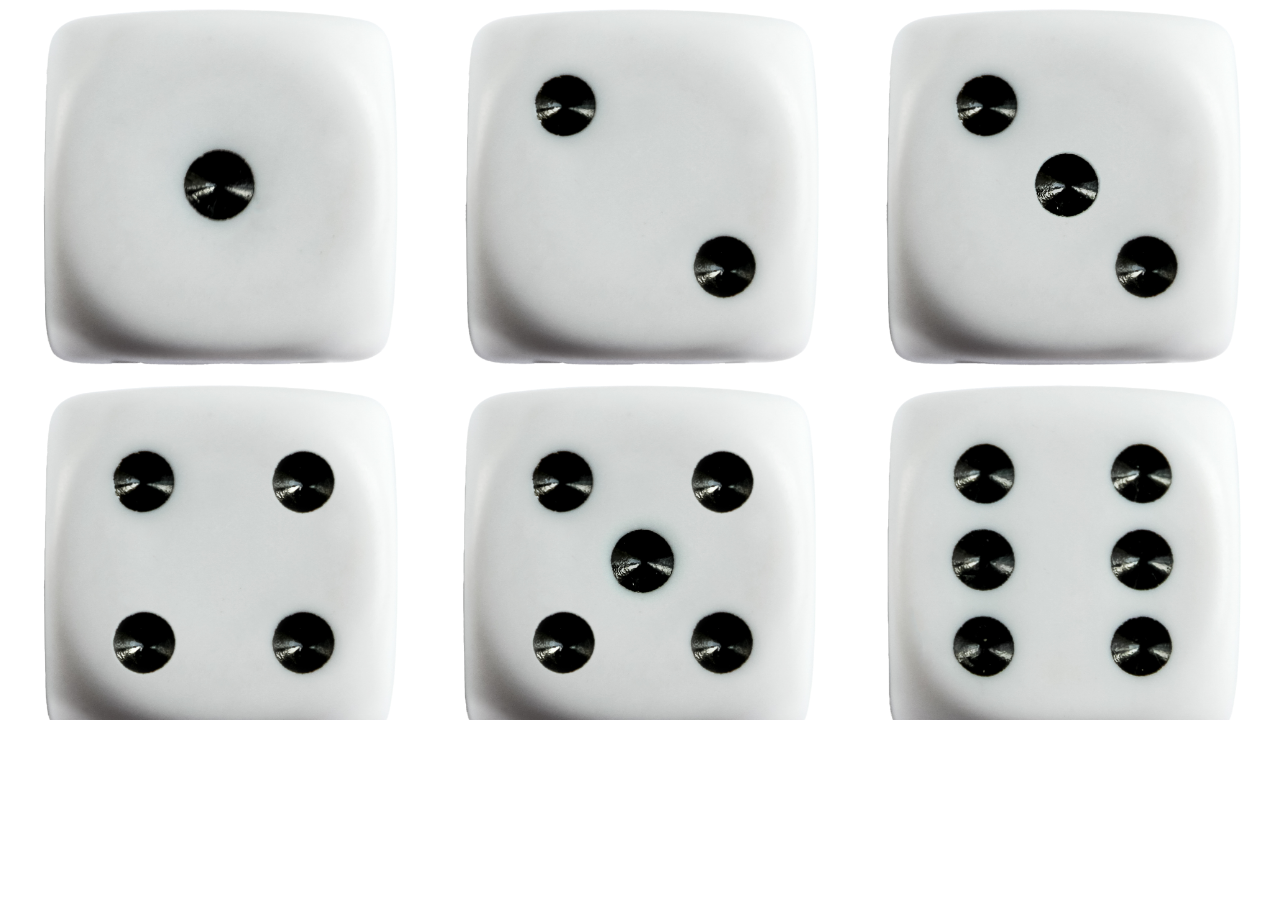
==== project2/project2.html @ a58fc87c "update" ====
<!DOCTYPE html>
<html lang="en">
    <head>
        <link rel="preconnect" href="https://fonts.googleapis.com">
        <link rel="preconnect" href="https://fonts.gstatic.com" crossorigin>
        <link href="https://fonts.googleapis.com/css2?family=DM+Sans:ital,opsz,wght@0,9..40,100..1000;1,9..40,100..1000&display=swap" rel="stylesheet">
        <link href="https://fonts.googleapis.com/css2?family=Scope+One&display=swap" rel="stylesheet">
        <link href="https://fonts.googleapis.com/css2?family=Instrument+Serif:ital@0;1&family=Scope+One&display=swap" rel="stylesheet">
        <meta charset="UTF-8"> 
        <meta name="viewport" content="width=device-width, initial-scale=1.0">
        <title>History of Dice</title>

        <div>
            <link href="skeleton copy/css/diceskeleton.css" type="text/css" rel="stylesheet">
            <link href="skeleton copy/css/dicenormalize.css" type="text/css" rel="stylesheet">
            <link href="dice-stylesheet.css" type="text/css" rel="stylesheet">
        </div>
        
    
    </head>
    
    <meta name="viewport" content="width=device-width, initial-scale=1.0">
    

    <div class="container">
        <div id = "titleitems" class="left-column">
            <img class="u-full-width" src="dice img/classic_dice_cutout_01.png">
            <img class="u-full-width" src="dice img/classic_dice_cutout_04.png">
        </div>
        <div id = "titleitems" class="middle-column">
            <img class="u-full-width" src="dice img/classic_dice_cutout_02.png">
            <img class="u-full-width" src="dice img/classic_dice_cutout_05.png">
        </div>
        <div id = "titleitems" class="right-column">
            <img class="u-full-width" src="dice img/classic_dice_cutout_03.png">
            <img class="u-full-width" src="dice img/classic_dice_cutout_06.png">
            <p>May 2025</p>
            <br><br><br><br><br><br><br><br><br><br><br><br><br><br><br><br><br><br><br><br><br>
            <h1>A History of Dice Forms</h1>
        </div>

   <!--<div class = "absolute">
        <div class = "row">
            <div class = "four columns">
                <img class="u-full-width" src="dice img/classic_dice_cutout_01.png">
                <img class="u-full-width" src="dice img/classic_dice_cutout_04.png">
            </div>
            <div class = "four columns">
                <img class="u-full-width" src="dice img/classic_dice_cutout_02.png">
                <img class="u-full-width" src="dice img/classic_dice_cutout_05.png">
            </div>
            <div class = "four columns">
                <img class="u-full-width" src="dice img/classic_dice_cutout_03.png">
                <img class="u-full-width" src="dice img/classic_dice_cutout_06.png">
            </div>
        </div>
        <div id = "rowtransparent" class = "row">
            <div class = "four columns">
                <img class="u-full-width" src="dice img/classic_dice_cutout_01.png">
                <img class="u-full-width" src="dice img/classic_dice_cutout_04.png">
            </div>
            <div class = "four columns">
                <img class="u-full-width" src="dice img/classic_dice_cutout_02.png">
                <img class="u-full-width" src="dice img/classic_dice_cutout_05.png">
            </div>
            <div class = "four columns">
                <img class="u-full-width" src="dice img/classic_dice_cutout_03.png">
                <img class="u-full-width" src="dice img/classic_dice_cutout_06.png">
            </div>
        </div>
    </div>
    </div>-->




    <!--<body>
        <div id="wrapper">
            <div class="row sticky">
                    <div class = "four columns">
                            <img class="u-full-width" src="dice img/classic_dice_cutout_01.png">
                            <img class="u-full-width" src="dice img/classic_dice_cutout_04.png">
                    </div>
                    <div class = "four columns">
                        <img class="u-full-width" src="dice img/classic_dice_cutout_02.png">
                        <img class="u-full-width" src="dice img/classic_dice_cutout_05.png">
                    </div>
            </div>

            <div class= "row absolute">
                <div class = "offset-by-eight four columns">
                    <img class="u-full-width" src="dice img/classic_dice_cutout_03.png">
                    <img class="u-full-width" src="dice img/classic_dice_cutout_06.png">
                </div>
            </div>


            <div class="row">
                <div class = "offset-by-eight four columns textPadding">
                    <p>May 2025</p>
                    <br><br><br><br><br><br><br><br><br><br><br><br><br><br><br><br><br><br><br><br><br>
                    <h1>A History of Dice Forms</h1>
                </div>
            </div>

            <div class="row">
                <div class = "twelve columns">
                    <br><br><br><br><br><br><br><br><br><br><br><br><br><br><br><br><br><br><br><br><br><br><br><br><br><br><br><br><br><br><br><br><br><br><br><br><br><br>
                    <p>May 2025</p>
                </div>

            </div>
        </div>
    </body>-->
---- project2/skeleton copy/css/diceskeleton.css ----
/*
* Skeleton V2.0.4
* Copyright 2014, Dave Gamache
* www.getskeleton.com
* Free to use under the MIT license.
* http://www.opensource.org/licenses/mit-license.php
* 12/29/2014
*/


/* Table of contents
––––––––––––––––––––––––––––––––––––––––––––––––––
- Grid
- Base Styles
- Typography
- Links
- Buttons
- Forms
- Lists
- Code
- Tables
- Spacing
- Utilities
- Clearing
- Media Queries
*/


/* Grid
–––––––––––––––––––––––––––––––––––––––––––––––––– */
.container {
  position: relative;
  width: 80%;
  /*max-width: 960px;*/
  margin: 0 auto;
  box-sizing: border-box; }
.column,
.columns {
  width: 100%;
  float: left;
  box-sizing: border-box;
  /*box-shadow:0px 0px 0px 0.5px #b3ff00;*/
}

/* For devices larger than 400px */
@media (min-width: 400px) {
  .container {
    width: 95%;
    padding: 0; }
}

/* For devices larger than 550px */
@media (min-width: 550px) {
  .container {
    width: 95%; }
  .column,
  .columns {
    /*padding:1em;*/
    margin-left: 4%;

  }
  .column:first-child,
  .columns:first-child {
    margin-left: 0; }

  .one.column,
  .one.columns                    { width: 4.66666666667%; }
  .two.columns                    { width: 13.3333333333%; }
  .three.columns                  { width: 22%;            }
  .four.columns                   { width: 30.6666666667%; }
  .five.columns                   { width: 39.3333333333%; }
  .six.columns                    { width: 48%;            }
  .seven.columns                  { width: 56.6666666667%; }
  .eight.columns                  { width: 65.3333333333%; }
  .nine.columns                   { width: 74.0%;          }
  .ten.columns                    { width: 82.6666666667%; }
  .eleven.columns                 { width: 91.3333333333%; }
  .twelve.columns                 { width: 100%; margin-left: 0; }

  .one-third.column               { width: 30.6666666667%; }
  .two-thirds.column              { width: 65.3333333333%; }

  .one-half.column                { width: 48%; }

  /* Offsets */
  .offset-by-one.column,
  .offset-by-one.columns          { margin-left: 8.66666666667%; }
  .offset-by-two.column,
  .offset-by-two.columns          { margin-left: 17.3333333333%; }
  .offset-by-three.column,
  .offset-by-three.columns        { margin-left: 26%;            }
  .offset-by-four.column,
  .offset-by-four.columns         { margin-left: 34.6666666667%; }
  .offset-by-five.column,
  .offset-by-five.columns         { margin-left: 43.3333333333%; }
  .offset-by-six.column,
  .offset-by-six.columns          { margin-left: 52%;            }
  .offset-by-seven.column,
  .offset-by-seven.columns        { margin-left: 60.6666666667%; }
  .offset-by-eight.column,
  .offset-by-eight.columns        { margin-left: 69.3333333333%; }
  .offset-by-nine.column,
  .offset-by-nine.columns         { margin-left: 78.0%;          }
  .offset-by-ten.column,
  .offset-by-ten.columns          { margin-left: 86.6666666667%; }
  .offset-by-eleven.column,
  .offset-by-eleven.columns       { margin-left: 95.3333333333%; }

  .offset-by-one-third.column,
  .offset-by-one-third.columns    { margin-left: 34.6666666667%; }
  .offset-by-two-thirds.column,
  .offset-by-two-thirds.columns   { margin-left: 69.3333333333%; }

  .offset-by-one-half.column,
  .offset-by-one-half.columns     { margin-left: 52%; }

}


/* Base Styles
–––––––––––––––––––––––––––––––––––––––––––––––––– */
/* NOTE
html is set to 62.5% so that all the REM measurements throughout Skeleton
are based on 10px sizing. So basically 1.5rem = 15px :) */
html {
  font-size: 62.5%; }
body {
  font-size: 1em; /* currently ems cause chrome bug misinterpreting rems on body element */
  line-height: 1.2;
  font-weight: 400;
  font-family: "Raleway", "HelveticaNeue", "Helvetica Neue", Helvetica, Arial, sans-serif;
  color: #222; }


/* Typography
–––––––––––––––––––––––––––––––––––––––––––––––––– */
h1, h2, h3, h4, h5, h6 {
  margin-top: 0;
  margin-bottom:0;
  font-weight: 300; }
h1 { font-size: 4.0rem; /*line-height: 1.2;  letter-spacing: -.1rem;*/}
h2 { font-size: 3.6rem; line-height: 1.25; letter-spacing: -.1rem; }
h3 { font-size: 3.0rem; line-height: 1.3;  letter-spacing: -.1rem; }
h4 { font-size: 2.4rem; line-height: 1.35; letter-spacing: -.08rem; }
h5 { font-size: 1.8rem; line-height: 1.5;  letter-spacing: -.05rem; }
h6 { font-size: 1.5rem; line-height: 1.6;  letter-spacing: 0; }

/* Larger than phablet */
@media (min-width: 550px) {
  h1 { font-size: 5.0rem; }
  h2 { font-size: 4.2rem; }
  h3 { font-size: 3.6rem; }
  h4 { font-size: 3.0rem; }
  h5 { font-size: 2.4rem; }
  h6 { font-size: 1.5rem; }
}

p {
  margin-top: 0; }


/* Links
–––––––––––––––––––––––––––––––––––––––––––––––––– */
a {
  color: #1EAEDB; }
a:hover {
  color: #0FA0CE; }


/* Buttons
–––––––––––––––––––––––––––––––––––––––––––––––––– */
.button,
button,
input[type="submit"],
input[type="reset"],
input[type="button"] {
  display: inline-block;
  height: 38px;
  padding: 0 30px;
  color: #555;
  text-align: center;
  font-size: 11px;
  font-weight: 600;
  line-height: 38px;
  letter-spacing: .1rem;
  text-transform: uppercase;
  text-decoration: none;
  white-space: nowrap;
  background-color: transparent;
  border-radius: 4px;
  border: 1px solid #bbb;
  cursor: pointer;
  box-sizing: border-box; }
.button:hover,
button:hover,
input[type="submit"]:hover,
input[type="reset"]:hover,
input[type="button"]:hover,
.button:focus,
button:focus,
input[type="submit"]:focus,
input[type="reset"]:focus,
input[type="button"]:focus {
  color: #333;
  border-color: #888;
  outline: 0; }
.button.button-primary,
button.button-primary,
input[type="submit"].button-primary,
input[type="reset"].button-primary,
input[type="button"].button-primary {
  color: #FFF;
  background-color: #33C3F0;
  border-color: #33C3F0; }
.button.button-primary:hover,
button.button-primary:hover,
input[type="submit"].button-primary:hover,
input[type="reset"].button-primary:hover,
input[type="button"].button-primary:hover,
.button.button-primary:focus,
button.button-primary:focus,
input[type="submit"].button-primary:focus,
input[type="reset"].button-primary:focus,
input[type="button"].button-primary:focus {
  color: #FFF;
  background-color: #1EAEDB;
  border-color: #1EAEDB; }


/* Forms
–––––––––––––––––––––––––––––––––––––––––––––––––– */
input[type="email"],
input[type="number"],
input[type="search"],
input[type="text"],
input[type="tel"],
input[type="url"],
input[type="password"],
textarea,
select {
  height: 38px;
  padding: 6px 10px; /* The 6px vertically centers text on FF, ignored by Webkit */
  background-color: #fff;
  border: 1px solid #D1D1D1;
  border-radius: 4px;
  box-shadow: none;
  box-sizing: border-box; }
/* Removes awkward default styles on some inputs for iOS */
input[type="email"],
input[type="number"],
input[type="search"],
input[type="text"],
input[type="tel"],
input[type="url"],
input[type="password"],
textarea {
  -webkit-appearance: none;
     -moz-appearance: none;
          appearance: none; }
textarea {
  min-height: 65px;
  padding-top: 6px;
  padding-bottom: 6px; }
input[type="email"]:focus,
input[type="number"]:focus,
input[type="search"]:focus,
input[type="text"]:focus,
input[type="tel"]:focus,
input[type="url"]:focus,
input[type="password"]:focus,
textarea:focus,
select:focus {
  border: 1px solid #33C3F0;
  outline: 0; }
label,
legend {
  display: block;
  margin-bottom: .5rem;
  font-weight: 600; }
fieldset {
  padding: 0;
  border-width: 0; }
input[type="checkbox"],
input[type="radio"] {
  display: inline; }
label > .label-body {
  display: inline-block;
  margin-left: .5rem;
  font-weight: normal; }


/* Lists
–––––––––––––––––––––––––––––––––––––––––––––––––– */
ul {
  list-style: circle inside; }
ol {
  list-style: decimal inside; }
ol, ul {
  padding-left: 0;
  margin-top: 0; }
ul ul,
ul ol,
ol ol,
ol ul {
  margin: 1.5rem 0 1.5rem 3rem;
  font-size: 90%; }
li {
  margin-bottom: 1rem; }


/* Code
–––––––––––––––––––––––––––––––––––––––––––––––––– */
code {
  padding: .2rem .5rem;
  margin: 0 .2rem;
  font-size: 90%;
  white-space: nowrap;
  background: #F1F1F1;
  border: 1px solid #E1E1E1;
  border-radius: 4px; }
pre > code {
  display: block;
  padding: 1rem 1.5rem;
  white-space: pre; }


/* Tables
–––––––––––––––––––––––––––––––––––––––––––––––––– */
th,
td {
  padding: 12px 15px;
  text-align: left;
  border-bottom: 1px solid #E1E1E1; }
th:first-child,
td:first-child {
  padding-left: 0; }
th:last-child,
td:last-child {
  padding-right: 0; }


/* Spacing
–––––––––––––––––––––––––––––––––––––––––––––––––– */
button,
.button {
  margin-bottom: 1rem; }
input,
textarea,
select,
fieldset {
  margin-bottom: 1.5rem; }
pre,
blockquote,
dl,
figure,
table,
p,
ul,
ol,
form {
  margin-bottom: 2.5rem; }


/* Utilities
–––––––––––––––––––––––––––––––––––––––––––––––––– */
.u-full-width {
  width: 100%;
  box-sizing: border-box; }
.u-max-full-width {
  max-width: 100%;
  box-sizing: border-box; }
.u-pull-right {
  float: right; }
.u-pull-left {
  float: left; }


/* Misc
–––––––––––––––––––––––––––––––––––––––––––––––––– */
hr {
  margin-top: 3rem;
  margin-bottom: 3.5rem;
  border-width: 0;
  border-top: 1px solid #E1E1E1; }


/* Clearing
–––––––––––––––––––––––––––––––––––––––––––––––––– */

/* Self Clearing Goodness */
.container:after,
.row:after,
.u-cf {
  content: "";
  display: table;
  clear: both; }


/* Media Queries
–––––––––––––––––––––––––––––––––––––––––––––––––– */
/*
Note: The best way to structure the use of media queries is to create the queries
near the relevant code. For example, if you wanted to change the styles for buttons
on small devices, paste the mobile query code up in the buttons section and style it
there.
*/


/* Larger than mobile */
@media (min-width: 400px) {}

/* Larger than phablet (also point when grid becomes active) */
@media (min-width: 550px) {}

/* Larger than tablet */
@media (min-width: 750px) {}

/* Larger than desktop */
@media (min-width: 1000px) {}

/* Larger than Desktop HD */
@media (min-width: 1200px) {}
---- project2/skeleton copy/css/dicenormalize.css ----
/*! normalize.css v3.0.2 | MIT License | git.io/normalize */

/**
 * 1. Set default font family to sans-serif.
 * 2. Prevent iOS text size adjust after orientation change, without disabling
 *    user zoom.
 */

html {
  font-family: sans-serif; /* 1 */
  -ms-text-size-adjust: 100%; /* 2 */
  -webkit-text-size-adjust: 100%; /* 2 */
}

/**
 * Remove default margin.
 */

body {
  margin: 0;
}

/* HTML5 display definitions
   ========================================================================== */

/**
 * Correct `block` display not defined for any HTML5 element in IE 8/9.
 * Correct `block` display not defined for `details` or `summary` in IE 10/11
 * and Firefox.
 * Correct `block` display not defined for `main` in IE 11.
 */

article,
aside,
details,
figcaption,
figure,
footer,
header,
hgroup,
main,
menu,
nav,
section,
summary {
  display: block;
}

/**
 * 1. Correct `inline-block` display not defined in IE 8/9.
 * 2. Normalize vertical alignment of `progress` in Chrome, Firefox, and Opera.
 */

audio,
canvas,
progress,
video {
  display: inline-block; /* 1 */
  vertical-align: baseline; /* 2 */
}

/**
 * Prevent modern browsers from displaying `audio` without controls.
 * Remove excess height in iOS 5 devices.
 */

audio:not([controls]) {
  display: none;
  height: 0;
}

/**
 * Address `[hidden]` styling not present in IE 8/9/10.
 * Hide the `template` element in IE 8/9/11, Safari, and Firefox < 22.
 */

[hidden],
template {
  display: none;
}

/* Links
   ========================================================================== */

/**
 * Remove the gray background color from active links in IE 10.
 */

a {
  background-color: transparent;
}

/**
 * Improve readability when focused and also mouse hovered in all browsers.
 */

a:active,
a:hover {
  outline: 0;
}

/* Text-level semantics
   ========================================================================== */

/**
 * Address styling not present in IE 8/9/10/11, Safari, and Chrome.
 */

abbr[title] {
  border-bottom: 1px dotted;
}

/**
 * Address style set to `bolder` in Firefox 4+, Safari, and Chrome.
 */

b,
strong {
  font-weight: bold;
}

/**
 * Address styling not present in Safari and Chrome.
 */

dfn {
  font-style: italic;
}

/**
 * Address variable `h1` font-size and margin within `section` and `article`
 * contexts in Firefox 4+, Safari, and Chrome.
 */

h1 {
  font-size: 2em;
  margin: 0.67em 0;
}

/**
 * Address styling not present in IE 8/9.
 */

mark {
  background: #ff0;
  color: #000;
}

/**
 * Address inconsistent and variable font size in all browsers.
 */

small {
  font-size: 80%;
}

/**
 * Prevent `sub` and `sup` affecting `line-height` in all browsers.
 */

sub,
sup {
  font-size: 75%;
  line-height: 0;
  position: relative;
  vertical-align: baseline;
}

sup {
  top: -0.5em;
}

sub {
  bottom: -0.25em;
}

/* Embedded content
   ========================================================================== */

/**
 * Remove border when inside `a` element in IE 8/9/10.
 */

img {
  border: 0;
}

/**
 * Correct overflow not hidden in IE 9/10/11.
 */

svg:not(:root) {
  overflow: hidden;
}

/* Grouping content
   ========================================================================== */

/**
 * Address margin not present in IE 8/9 and Safari.
 */

figure {
  margin: 1em 40px;
}

/**
 * Address differences between Firefox and other browsers.
 */

hr {
  -moz-box-sizing: content-box;
  box-sizing: content-box;
  height: 0;
}

/**
 * Contain overflow in all browsers.
 */

pre {
  overflow: auto;
}

/**
 * Address odd `em`-unit font size rendering in all browsers.
 */

code,
kbd,
pre,
samp {
  font-family: monospace, monospace;
  font-size: 1em;
}

/* Forms
   ========================================================================== */

/**
 * Known limitation: by default, Chrome and Safari on OS X allow very limited
 * styling of `select`, unless a `border` property is set.
 */

/**
 * 1. Correct color not being inherited.
 *    Known issue: affects color of disabled elements.
 * 2. Correct font properties not being inherited.
 * 3. Address margins set differently in Firefox 4+, Safari, and Chrome.
 */

button,
input,
optgroup,
select,
textarea {
  color: inherit; /* 1 */
  font: inherit; /* 2 */
  margin: 0; /* 3 */
}

/**
 * Address `overflow` set to `hidden` in IE 8/9/10/11.
 */

button {
  overflow: visible;
}

/**
 * Address inconsistent `text-transform` inheritance for `button` and `select`.
 * All other form control elements do not inherit `text-transform` values.
 * Correct `button` style inheritance in Firefox, IE 8/9/10/11, and Opera.
 * Correct `select` style inheritance in Firefox.
 */

button,
select {
  text-transform: none;
}

/**
 * 1. Avoid the WebKit bug in Android 4.0.* where (2) destroys native `audio`
 *    and `video` controls.
 * 2. Correct inability to style clickable `input` types in iOS.
 * 3. Improve usability and consistency of cursor style between image-type
 *    `input` and others.
 */

button,
html input[type="button"], /* 1 */
input[type="reset"],
input[type="submit"] {
  -webkit-appearance: button; /* 2 */
  cursor: pointer; /* 3 */
}

/**
 * Re-set default cursor for disabled elements.
 */

button[disabled],
html input[disabled] {
  cursor: default;
}

/**
 * Remove inner padding and border in Firefox 4+.
 */

button::-moz-focus-inner,
input::-moz-focus-inner {
  border: 0;
  padding: 0;
}

/**
 * Address Firefox 4+ setting `line-height` on `input` using `!important` in
 * the UA stylesheet.
 */

input {
  line-height: normal;
}

/**
 * It's recommended that you don't attempt to style these elements.
 * Firefox's implementation doesn't respect box-sizing, padding, or width.
 *
 * 1. Address box sizing set to `content-box` in IE 8/9/10.
 * 2. Remove excess padding in IE 8/9/10.
 */

input[type="checkbox"],
input[type="radio"] {
  box-sizing: border-box; /* 1 */
  padding: 0; /* 2 */
}

/**
 * Fix the cursor style for Chrome's increment/decrement buttons. For certain
 * `font-size` values of the `input`, it causes the cursor style of the
 * decrement button to change from `default` to `text`.
 */

input[type="number"]::-webkit-inner-spin-button,
input[type="number"]::-webkit-outer-spin-button {
  height: auto;
}

/**
 * 1. Address `appearance` set to `searchfield` in Safari and Chrome.
 * 2. Address `box-sizing` set to `border-box` in Safari and Chrome
 *    (include `-moz` to future-proof).
 */

input[type="search"] {
  -webkit-appearance: textfield; /* 1 */
  -moz-box-sizing: content-box;
  -webkit-box-sizing: content-box; /* 2 */
  box-sizing: content-box;
}

/**
 * Remove inner padding and search cancel button in Safari and Chrome on OS X.
 * Safari (but not Chrome) clips the cancel button when the search input has
 * padding (and `textfield` appearance).
 */

input[type="search"]::-webkit-search-cancel-button,
input[type="search"]::-webkit-search-decoration {
  -webkit-appearance: none;
}

/**
 * Define consistent border, margin, and padding.
 */

fieldset {
  border: 1px solid #c0c0c0;
  margin: 0 2px;
  padding: 0.35em 0.625em 0.75em;
}

/**
 * 1. Correct `color` not being inherited in IE 8/9/10/11.
 * 2. Remove padding so people aren't caught out if they zero out fieldsets.
 */

legend {
  border: 0; /* 1 */
  padding: 0; /* 2 */
}

/**
 * Remove default vertical scrollbar in IE 8/9/10/11.
 */

textarea {
  overflow: auto;
}

/**
 * Don't inherit the `font-weight` (applied by a rule above).
 * NOTE: the default cannot safely be changed in Chrome and Safari on OS X.
 */

optgroup {
  font-weight: bold;
}

/* Tables
   ========================================================================== */

/**
 * Remove most spacing between table cells.
 */

table {
  border-collapse: collapse;
  border-spacing: 0;
}

td,
th {
  padding: 0;
}
---- project2/dice-stylesheet.css ----
.container {
    position: relative;
    overflow-y: auto; /* Enables final scroll */
    display:flex;
  }
#titleitems{
    z-index: 5;
}
   
.left-column, .middle-column {
    position: absolute;
    width: 30.6666666667%; /* Adjust based on needs */
    top: 0;
    bottom: 0;
    /*background: white;*/
    z-index: 1; /* Ensures columns overlay scrolling content */
  }
   
  .left-column { left: 0; }
  .middle-column { 
    width: 30.6666666667%;
    margin-left: 34.6666666667%; }
   
  .right-column {
    width: 30.66666666675;
    margin-left: 69.3333333333%; /* Sum of left + middle widths */
    overflow-y:auto; /* Independent right-column scroll */
    height: 80vh;
  }


#rowtransparent{
    opacity:0;
}



.row {
    display: flex;
    /*box-shadow:0px 0px 0px 0.5px #b3ff00*/
    padding:0;
}

#wrapper {width: 90%; margin:auto; padding-top:2em;}

.textPadding {padding-left:1.5em; padding-right:1.5em;}

body{
    /*background-color: black;*/
    z-index: -2;
    font-family: "DM Sans", sans-serif;
        font-weight: 200;
        font-style: normal;
        color: black;
}

p,ul,footer,nav,li{
    margin:0;
}

h1{
    font-family: "Instrument Serif", serif;
    font-weight: 400;
    font-size: 4em;
    font-style: normal;
    color: black;
    letter-spacing: 3px;
    text-transform: capitalize;
    margin-bottom:0;
}

#name{
    text-align: right;
}

ul{
    list-style-type: none;
    padding:0;
}

li{
    display:inline;
    float:right;
    padding-right:1em;
}

footer{
    padding:0;
    margin:0;
}

#footer-li{
    display:inline;
    float:left;
    padding-right:1em;
}

a:link { 
    color: #b3ff00; 
    text-decoration: none;
    } 
a:visited { 
    color: #b3ff00; 
    text-decoration: none;
    }
a:hover { 
    color: white; 
    text-decoration: none;
    }


.sticky{
    position:sticky;
    top: 2em;
    float:none;
}

.absolute{
    position:absolute;
    top:0;
}

.relative{
    position:relative;
    bottom:0;
}

.fixed{
    position:fixed;
}
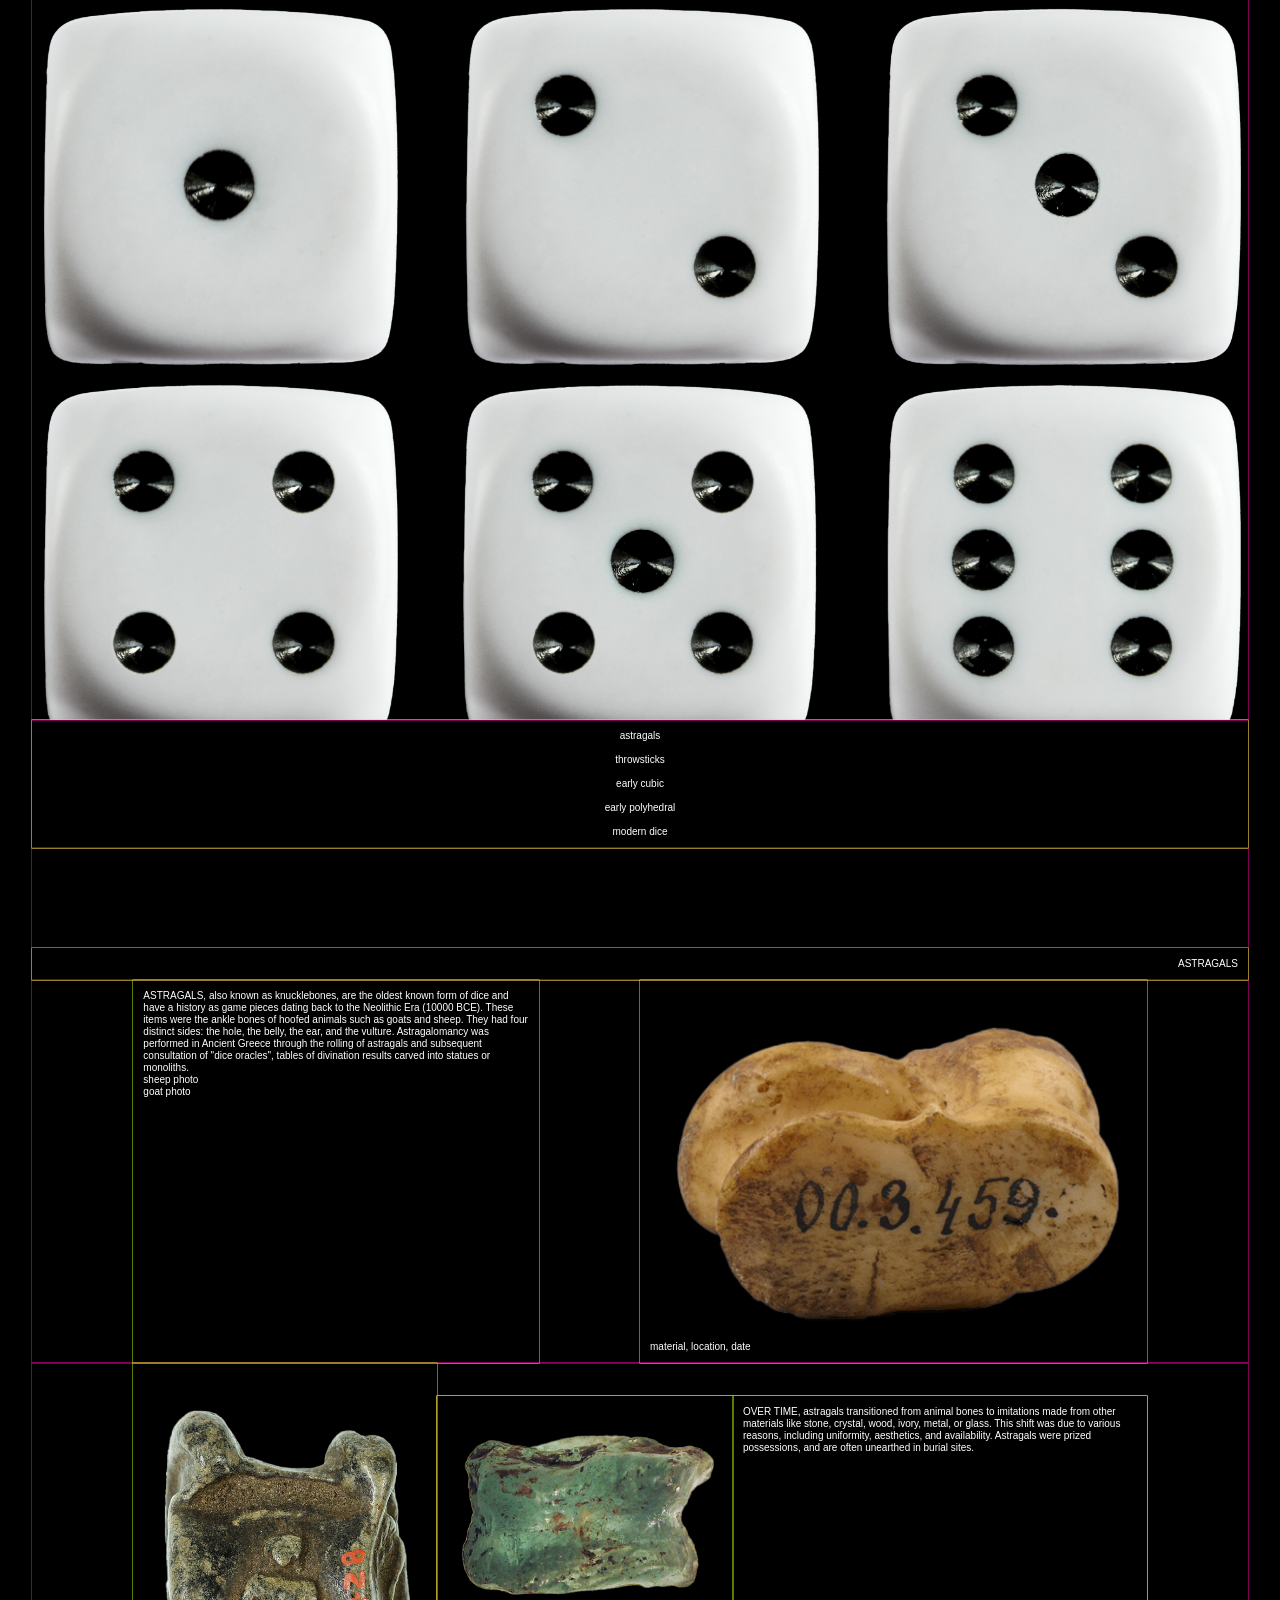
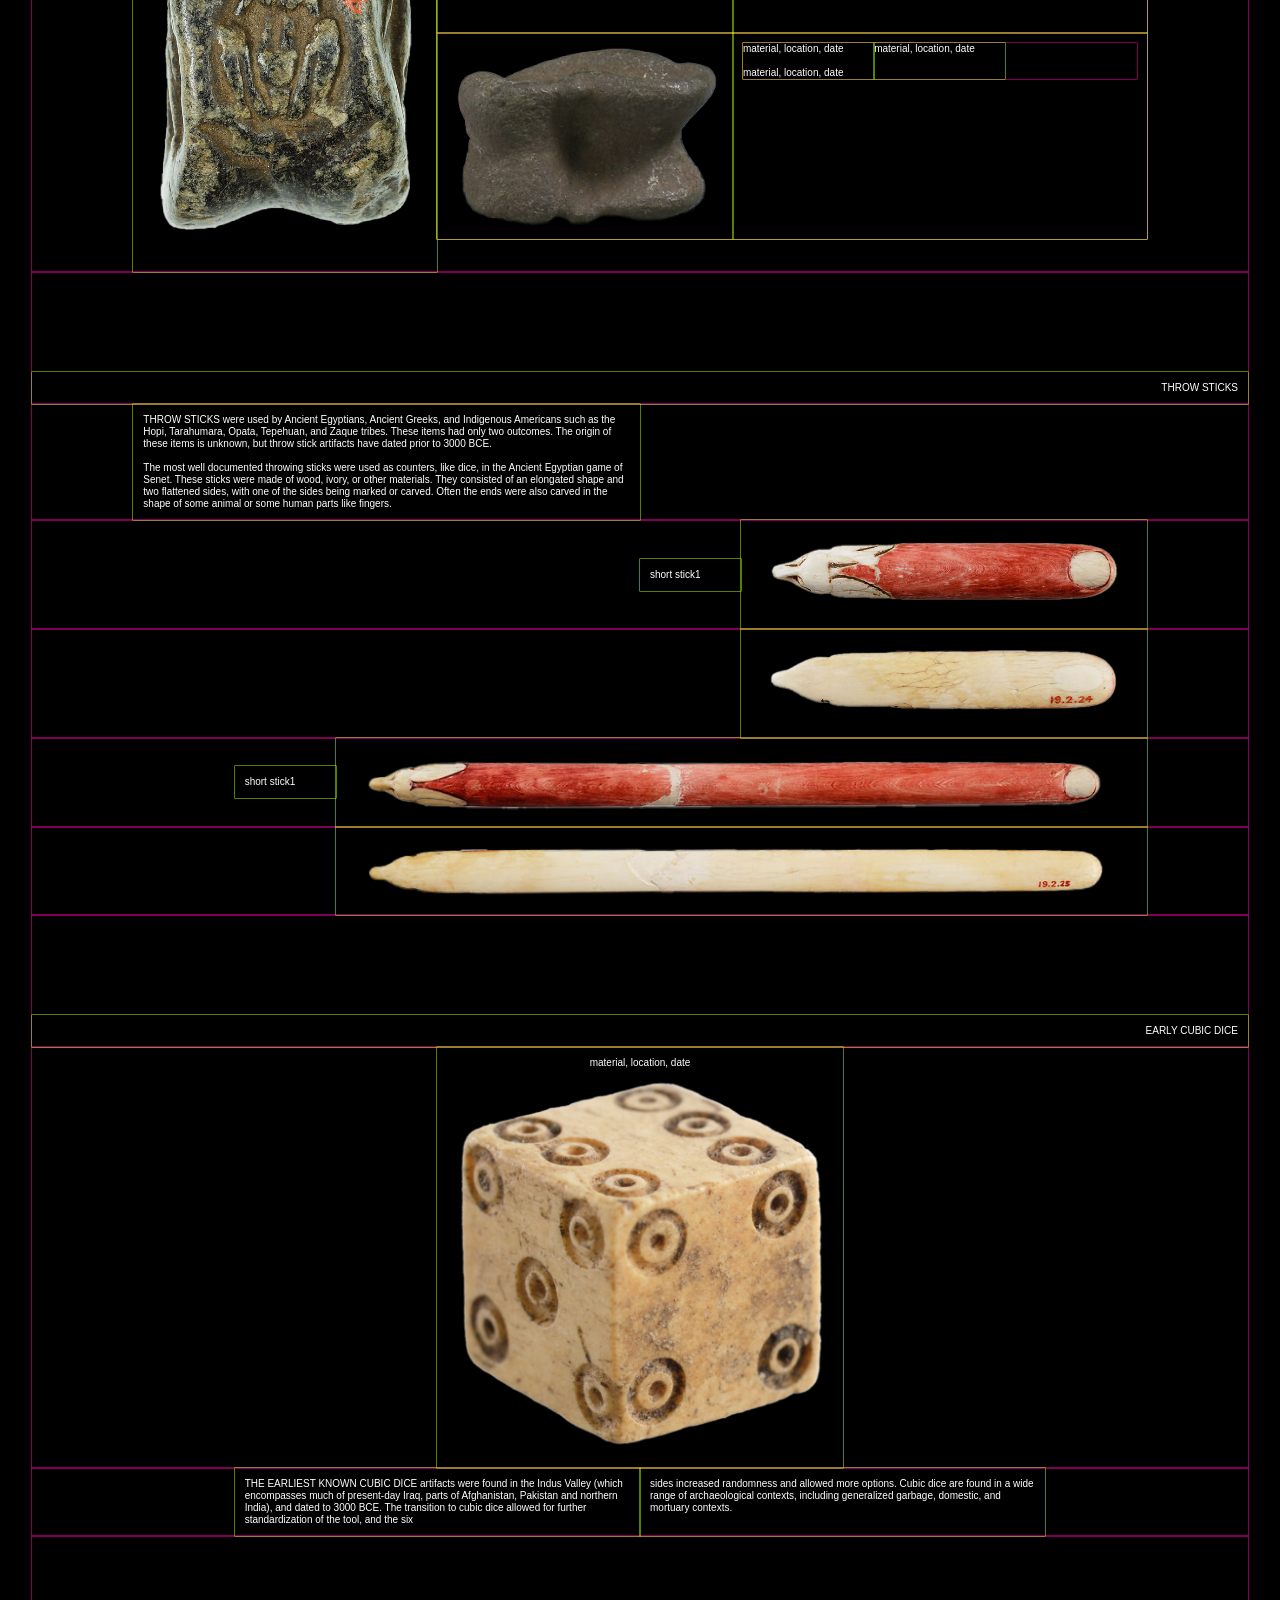
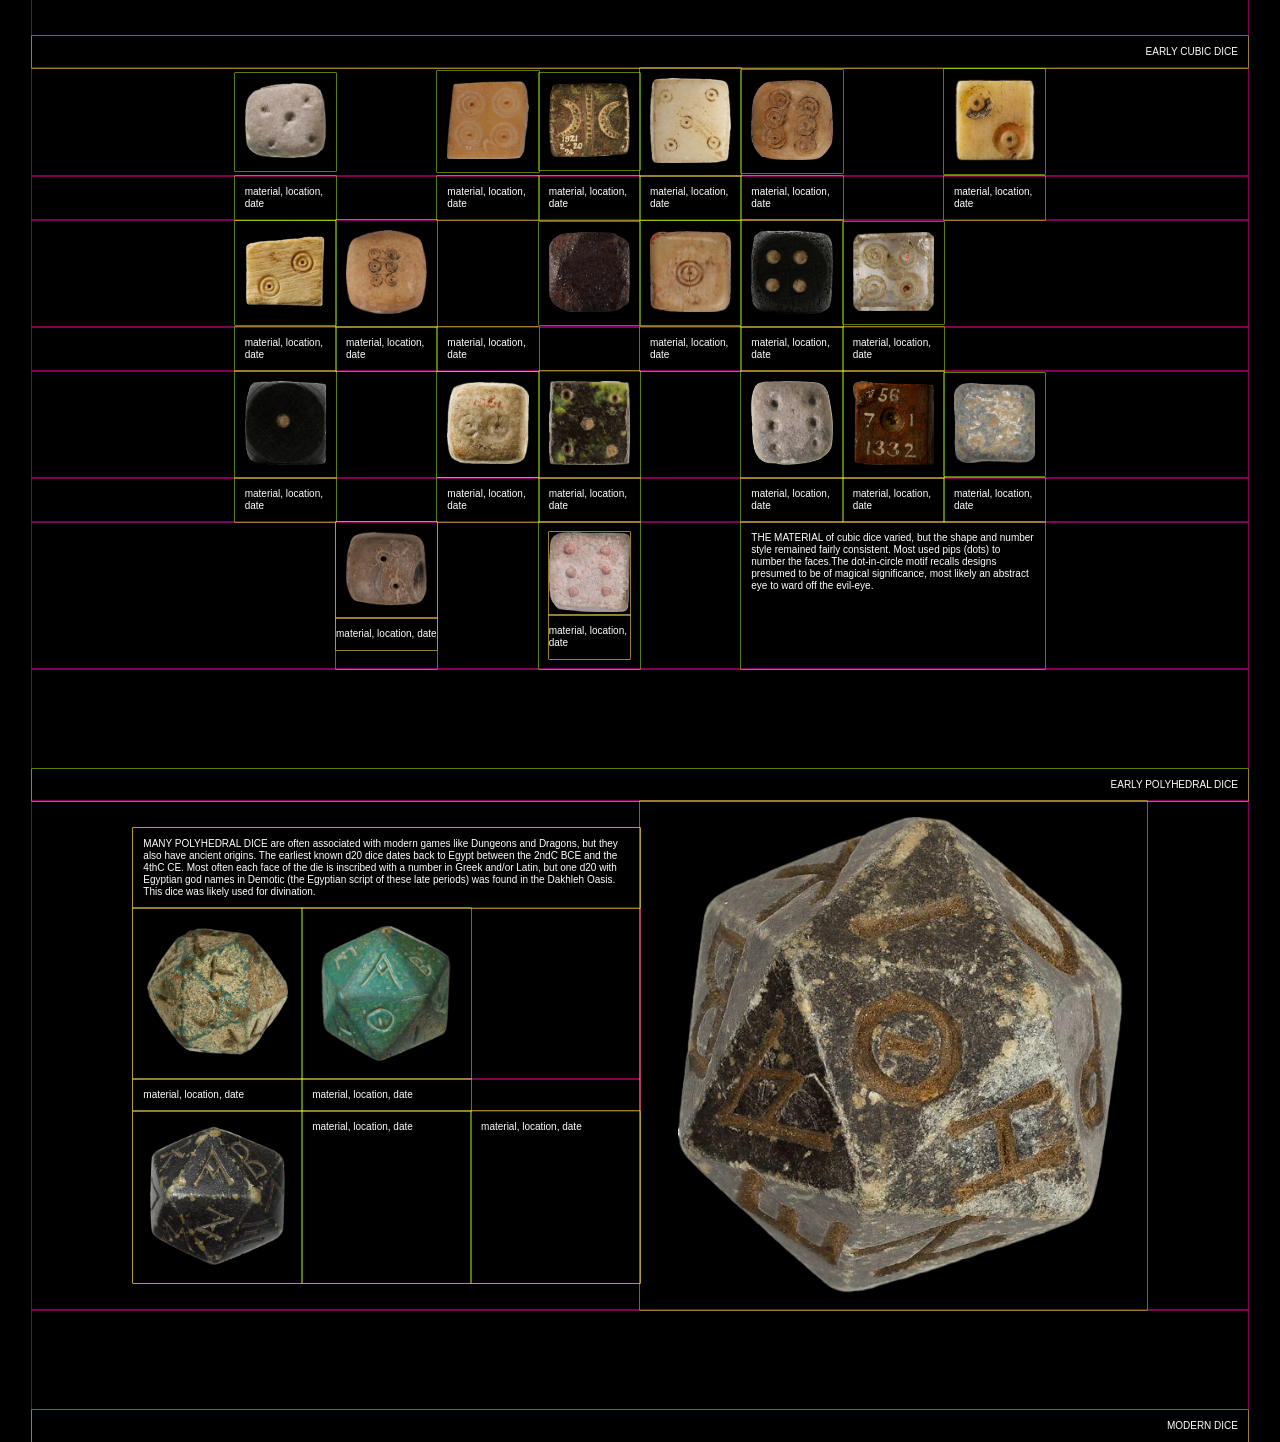
==== commit 45085755: "update" ====
--- a/project2/project2.html
+++ b/project2/project2.html
@@ -21,94 +21,373 @@
     
     <meta name="viewport" content="width=device-width, initial-scale=1.0">
     
-
-    <div class="container">
-        <div id = "titleitems" class="left-column">
-            <img class="u-full-width" src="dice img/classic_dice_cutout_01.png">
-            <img class="u-full-width" src="dice img/classic_dice_cutout_04.png">
-        </div>
-        <div id = "titleitems" class="middle-column">
-            <img class="u-full-width" src="dice img/classic_dice_cutout_02.png">
-            <img class="u-full-width" src="dice img/classic_dice_cutout_05.png">
-        </div>
-        <div id = "titleitems" class="right-column">
-            <img class="u-full-width" src="dice img/classic_dice_cutout_03.png">
-            <img class="u-full-width" src="dice img/classic_dice_cutout_06.png">
+<body>
+    <div class="container row">
+        <div class="left-column">
+            <img class="u-full-width" src="dice_img/classic_dice_cutout_01.png">
+            <img class="u-full-width" src="dice_img/classic_dice_cutout_04.png">
+        </div>
+        <div class="middle-column">
+            <img class="u-full-width" src="dice_img/classic_dice_cutout_02.png">
+            <img class="u-full-width" src="dice_img/classic_dice_cutout_05.png">
+        </div>
+        <div class="right-column">
+            <img class="u-full-width" src="dice_img/classic_dice_cutout_03.png">
+            <img class="u-full-width" src="dice_img/classic_dice_cutout_06.png">
             <p>May 2025</p>
             <br><br><br><br><br><br><br><br><br><br><br><br><br><br><br><br><br><br><br><br><br>
             <h1>A History of Dice Forms</h1>
         </div>
-
-   <!--<div class = "absolute">
-        <div class = "row">
-            <div class = "four columns">
-                <img class="u-full-width" src="dice img/classic_dice_cutout_01.png">
-                <img class="u-full-width" src="dice img/classic_dice_cutout_04.png">
-            </div>
-            <div class = "four columns">
-                <img class="u-full-width" src="dice img/classic_dice_cutout_02.png">
-                <img class="u-full-width" src="dice img/classic_dice_cutout_05.png">
-            </div>
-            <div class = "four columns">
-                <img class="u-full-width" src="dice img/classic_dice_cutout_03.png">
-                <img class="u-full-width" src="dice img/classic_dice_cutout_06.png">
-            </div>
-        </div>
-        <div id = "rowtransparent" class = "row">
-            <div class = "four columns">
-                <img class="u-full-width" src="dice img/classic_dice_cutout_01.png">
-                <img class="u-full-width" src="dice img/classic_dice_cutout_04.png">
-            </div>
-            <div class = "four columns">
-                <img class="u-full-width" src="dice img/classic_dice_cutout_02.png">
-                <img class="u-full-width" src="dice img/classic_dice_cutout_05.png">
-            </div>
-            <div class = "four columns">
-                <img class="u-full-width" src="dice img/classic_dice_cutout_03.png">
-                <img class="u-full-width" src="dice img/classic_dice_cutout_06.png">
-            </div>
-        </div>
-    </div>
-    </div>-->
-
-
-
-
-    <!--<body>
-        <div id="wrapper">
-            <div class="row sticky">
-                    <div class = "four columns">
-                            <img class="u-full-width" src="dice img/classic_dice_cutout_01.png">
-                            <img class="u-full-width" src="dice img/classic_dice_cutout_04.png">
+    </div>
+    <div class="row">
+        <div class="twelve columns centered">
+            <p>astragals</p>
+            <br>
+            <p>throwsticks</p>
+            <br>
+            <p>early cubic</p>
+            <br>
+            <p>early polyhedral</p>
+            <br>
+            <p>modern dice</p>
+        </div>
+    </div>
+    
+    <div class ="row headingstyle">
+        <div class="twelve columns">
+            <p>ASTRAGALS</p>
+        </div>
+    </div>
+
+    <div class="row">
+        <div class="four columns offset-by-one">
+            <p>ASTRAGALS, also known as knucklebones, are the oldest known form of dice and have a history as game pieces dating back to the Neolithic Era (10000 BCE). These items were the ankle bones of hoofed animals such as goats and sheep. They had four distinct sides: the hole, the belly, the ear, and the vulture. Astragalomancy was performed in Ancient Greece through the rolling of astragals and subsequent consultation of "dice oracles", tables of divination results carved into statues or monoliths.</p>
+            <p>sheep photo</p>
+            <p>goat photo</p>
+        </div>
+        <div class="five columns offset-by-one">
+            <img class="u-full-width" src="dice_img/gif/knucklebone_cycle_01.gif">
+            <p>material, location, date</p>
+        </div>
+    </div>
+    
+
+    <div class ="row vertcenter">
+        <div class="three columns offset-by-one">
+            <img class="u-full-width" src="dice_img/non-cubic/knucklebone_cycle_02A.png">
+        </div>
+        <div class="seven columns nopadding">
+            <div class="row">
+                <div class="five columns">
+                    <img class="u-full-width" src="dice_img/gif/knucklebone_cutout_glass.gif">
+                </div>
+                <div class="seven columns">
+                    <p>OVER TIME, astragals transitioned from animal bones to imitations made from other materials like stone, crystal, wood, ivory, metal, or glass. This shift was due to various reasons, including uniformity, aesthetics, and availability. Astragals were prized possessions, and are often unearthed in burial sites. </p>
+                </div>
+            </div>
+            <div class="row">
+                <div class="five columns">
+                    <img class="u-full-width" src="dice_img/non-cubic/knucklebone_cutout_02.png">
+                </div>
+                <div class="seven columns">
+                    <div class="row">
+                        <div class="four columns nopadding">
+                            <p>material, location, date</p>
+                            <br>
+                            <p>material, location, date</p>
+                        </div>
+                        <div class="four columns nopadding">
+                            <p>material, location, date</p>
+                        </div>
                     </div>
-                    <div class = "four columns">
-                        <img class="u-full-width" src="dice img/classic_dice_cutout_02.png">
-                        <img class="u-full-width" src="dice img/classic_dice_cutout_05.png">
-                    </div>
-            </div>
-
-            <div class= "row absolute">
-                <div class = "offset-by-eight four columns">
-                    <img class="u-full-width" src="dice img/classic_dice_cutout_03.png">
-                    <img class="u-full-width" src="dice img/classic_dice_cutout_06.png">
-                </div>
-            </div>
-
-
-            <div class="row">
-                <div class = "offset-by-eight four columns textPadding">
-                    <p>May 2025</p>
-                    <br><br><br><br><br><br><br><br><br><br><br><br><br><br><br><br><br><br><br><br><br>
-                    <h1>A History of Dice Forms</h1>
-                </div>
-            </div>
-
-            <div class="row">
-                <div class = "twelve columns">
-                    <br><br><br><br><br><br><br><br><br><br><br><br><br><br><br><br><br><br><br><br><br><br><br><br><br><br><br><br><br><br><br><br><br><br><br><br><br><br>
-                    <p>May 2025</p>
-                </div>
-
-            </div>
-        </div>
-    </body>-->+                </div>
+            </div>
+        </div>
+    </div>
+
+    <div class ="row headingstyle">
+        <div class="twelve columns">
+            <p>THROW STICKS</p>
+        </div>
+    </div>
+    
+    <div class="row">
+        <div class="five columns offset-by-one textpadding">
+            <p>THROW STICKS were used by Ancient Egyptians, Ancient Greeks, and Indigenous Americans such as the Hopi, Tarahumara, Opata, Tepehuan, and Zaque tribes. These items had only two outcomes. The origin of these items is unknown, but throw stick artifacts have dated prior to 3000 BCE.</p>
+            <br>
+            <p>The most well documented throwing sticks were used as counters, like dice, in the Ancient Egyptian game of Senet. These sticks were made of wood, ivory, or other materials. They consisted of an elongated shape and two flattened sides, with one of the sides being marked or carved. Often the ends were also carved in the shape of some animal or some human parts like fingers.</p>
+        </div>
+    </div>
+
+    <div class="row vertcenter">
+        <div class="one column offset-by-six">
+            <p>short stick1</p>
+        </div>
+        <div class="four columns">
+            <img class="u-full-width" src="dice_img/non-cubic/stick_cycle_02A.png">
+        </div>
+    </div>
+
+    <div class="row">
+        <div class="four columns offset-by-seven">
+            <img class="u-full-width" src="dice_img/non-cubic/stick_cycle_02B.png">
+        </div>
+    </div>
+
+    <div class="row vertcenter">
+        <div class="one column offset-by-two">
+            <p>short stick1</p>
+        </div>
+        <div class="eight columns">
+            <img class="u-full-width" src="dice_img/non-cubic/stick_cycle_01B.png">
+        </div>
+    </div>
+    <div class="row">
+        <div class="eight columns offset-by-three">
+            <img class="u-full-width" src="dice_img/non-cubic/stick_cycle_01A.png">
+        </div>
+    </div>
+
+
+    <div class ="row headingstyle">
+        <div class="twelve columns">
+            <p>EARLY CUBIC DICE</p>
+        </div>
+    </div>
+
+
+    <div class="row">
+        <div class="four columns offset-by-four centered textpadding">
+            <p>material, location, date</p>
+            <img class="u-full-width" src="dice_img/cubic/34_cutout_01.png">
+        </div>
+    </div>
+    <div class="row">
+        <div class="four columns offset-by-two">
+            <p>THE EARLIEST KNOWN CUBIC DICE artifacts were found in the Indus Valley (which encompasses much of present-day Iraq, parts of Afghanistan, Pakistan and northern India), and dated to 3000 BCE. The transition to cubic dice allowed for further standardization of the tool, and the six </p>
+        </div>
+        <div class="four columns">
+            <p>sides increased randomness and allowed more options. Cubic dice are found in a wide range of archaeological contexts, including generalized garbage, domestic, and mortuary contexts.</p>
+        </div>
+    </div>
+
+    <div class ="row headingstyle">
+        <div class="twelve columns">
+            <p>EARLY CUBIC DICE</p>
+        </div>
+    </div>
+
+    <div class="row vertcenter">
+        <div class="one column offset-by-two">
+            <img class="u-full-width" src="dice_img/cubic/dice_cutout_09.png">
+        </div>
+        <div class="one column offset-by-one">
+            <img class="u-full-width" src="dice_img/cubic/dice_cutout_02D.png">
+        </div>
+        <div class="one column">
+            <img class="u-full-width" src="dice_img/cubic/dice_cutout_06.png">
+        </div>
+        <div class="one column">
+            <img class="u-full-width" src="dice_img/cubic/dice_cutout_10.png">
+        </div>
+        <div class="one column">
+            <img class="u-full-width" src="dice_img/cubic/dice_cutout_02B.png">
+        </div>
+        <div class="one column offset-by-one nopadding">
+            <img class="u-full-width" src="dice_img/gif/dice_cycle_03.gif">
+        </div>
+    </div>
+    <div class="row">
+        <div class="one column offset-by-two">
+            <p>material, location, date</p>
+        </div>
+        <div class="one column offset-by-one">
+            <p>material, location, date</p>
+        </div>
+        <div class="one column">
+            <p>material, location, date</p>
+        </div>
+        <div class="one column">
+            <p>material, location, date</p>
+        </div>
+        <div class="one column">
+            <p>material, location, date</p>
+        </div>
+        <div class="one column offset-by-one">
+            <p>material, location, date</p>
+        </div>
+    </div>
+
+    <div class="row vertcenter">
+        <div class="one column offset-by-two nopadding">
+            <img class="u-full-width" src="dice_img/gif/dice_cycle_01.gif">
+        </div>
+        <div class="one column">
+            <img class="u-full-width" src="dice_img/cubic/dice_cutout_02C.png">
+        </div>
+        <div class="one column offset-by-one">
+            <img class="u-full-width" src="dice_img/cubic/dice_cutout_12.png">
+        </div>
+        <div class="one column">
+            <img class="u-full-width" src="dice_img/cubic/dice_cutout_02.png">
+        </div>
+        <div class="one column">
+            <img class="u-full-width" src="dice_img/cubic/dice_cycle_04_cutout_4.png">
+        </div>
+        <div class="one column">
+            <img class="u-full-width" src="dice_img/cubic/dice_cutout_04.png">
+        </div>
+    </div>
+
+    <div class="row">
+        <div class="one column offset-by-two">
+            <p>material, location, date</p>
+        </div>
+        <div class="one column">
+            <p>material, location, date</p>
+        </div>
+        <div class="one column">
+            <p>material, location, date</p>
+        </div>
+        <div class="one column offset-by-one">
+            <p>material, location, date</p>
+        </div>
+        <div class="one column">
+            <p>material, location, date</p>
+        </div>
+        <div class="one column">
+            <p>material, location, date</p>
+        </div>
+    </div>
+
+    <div class="row vertcenter">
+        <div class="one column offset-by-two">
+            <img class="u-full-width" src="dice_img/cubic/dice_cycle_04_cutout_1.png">
+        </div>
+        <div class="one column offset-by-one">
+            <img class="u-full-width" src="dice_img/cubic/dice_cutout_11.png">
+        </div>
+        <div class="one column">
+            <img class="u-full-width" src="dice_img/cubic/dice_cutout_01.png">
+        </div>
+        <div class="one column offset-by-one">
+            <img class="u-full-width" src="dice_img/cubic/dice_cutout_14.png">
+        </div>
+        <div class="one column">
+            <img class="u-full-width" src="dice_img/cubic/dice_cutout_13.png">
+        </div>
+        <div class="one column">
+            <img class="u-full-width" src="dice_img/cubic/dice_cutout_05.png">
+        </div>
+    </div>
+
+    <div class="row">
+        <div class="one column offset-by-two">
+            <p>material, location, date</p>
+        </div>
+        <div class="one column offset-by-one">
+            <p>material, location, date</p>
+        </div>
+        <div class="one column">
+            <p>material, location, date</p>
+        </div>
+        <div class="one column offset-by-one">
+            <p>material, location, date</p>
+        </div>
+        <div class="one column">
+            <p>material, location, date</p>
+        </div>
+        <div class="one column">
+            <p>material, location, date</p>
+        </div>
+    </div>
+
+
+    <div class="row">
+        <div class="one column offset-by-three nopadding">
+            <div class="row">
+                <div id="cyclegif02" class="twelve columns">
+                    <img class="u-full-width" src="dice_img/gif/dice_cycle_02.gif">
+                </div>
+            </div>
+            <div class="row">
+                <div class="twelve columns paddingtopbottom">
+                    <p>material, location, date</p>
+                </div>
+            </div>
+        </div>
+        <div class="one column offset-by-one">
+            <div class="row">
+                <div class="twelve columns nopadding">
+                    <img class="u-full-width" src="dice_img/cubic/dice_cutout_03.png">
+                </div>
+            </div>
+            <div class="row">
+                <div class="twelve columns paddingtopbottom">
+                    <p>material, location, date</p>
+                </div>
+            </div>
+        </div>
+        <div class="three columns offset-by-one">
+            <p>THE MATERIAL of cubic dice varied, but the shape and number style remained fairly consistent. Most used pips (dots) to number the faces.The dot-in-circle motif recalls designs presumed to be of magical significance, most likely an abstract eye to ward off the evil-eye.</p>
+        </div>
+    </div>
+
+
+    <div class ="row headingstyle">
+        <div class="twelve columns">
+            <p>EARLY POLYHEDRAL DICE</p>
+        </div>
+    </div>
+
+    <div class="row vertcenter">
+        <div class="five columns offset-by-one nopadding">
+            <div class="row">
+                <div class="twelve columns">
+                    <p>MANY POLYHEDRAL DICE are often associated with modern games like Dungeons and Dragons, but they also have ancient origins. The earliest known d20 dice dates back to Egypt between the 2ndC BCE and the 4thC CE. Most often each face of the die is inscribed with a number in Greek and/or Latin, but one d20 with Egyptian god names in Demotic (the Egyptian script of these late periods) was found in the Dakhleh Oasis. This dice was likely used for divination.</p>
+                </div>
+            </div>
+            <div class="row">
+                <div class="four columns">
+                    <img class="u-full-width" src="dice_img/non-cubic/d20_cutout_02.png">
+                </div>
+                <div class="four columns">
+                    <img class="u-full-width" src="dice_img/non-cubic/d20_cutout_03.png">
+                </div>
+            </div>
+            <div class="row">
+                <div class="four columns">
+                    <p>material, location, date</p>
+                </div>
+                <div class="four columns">
+                    <p>material, location, date</p>
+                </div>
+            </div>
+            <div class="row">
+                <div class="four columns">
+                    <img class="u-full-width" src="dice_img/non-cubic/d20_cutout_01.png">
+                </div>
+                <div class="four columns">
+                    <p>material, location, date</p>
+                </div>
+                <div class="four columns">
+                    <p>material, location, date</p>
+                </div>
+            </div>
+        </div>
+        <div class="five columns">
+            <img class="u-full-width" src="dice_img/non-cubic/d20_cutout_05.png">
+        </div>
+    </div>
+
+
+    <div class ="row headingstyle">
+        <div class="twelve columns">
+            <p>MODERN DICE</p>
+        </div>
+    </div>
+
+
+
+
+</body>
--- a/project2/skeleton copy/css/diceskeleton.css
+++ b/project2/skeleton copy/css/diceskeleton.css
@@ -50,13 +50,13 @@
 }
 
 /* For devices larger than 550px */
-@media (min-width: 550px) {
+/*@media (min-width: 550px) {
   .container {
     width: 95%; }
   .column,
   .columns {
-    /*padding:1em;*/
     margin-left: 4%;
+    box-shadow:0px 0px 0px 0.5px #b3ff00;
 
   }
   .column:first-child,
@@ -80,9 +80,9 @@
   .one-third.column               { width: 30.6666666667%; }
   .two-thirds.column              { width: 65.3333333333%; }
 
-  .one-half.column                { width: 48%; }
-
-  /* Offsets */
+  .one-half.column                { width: 8.66666666663%; }
+
+
   .offset-by-one.column,
   .offset-by-one.columns          { margin-left: 8.66666666667%; }
   .offset-by-two.column,
@@ -114,7 +114,7 @@
   .offset-by-one-half.column,
   .offset-by-one-half.columns     { margin-left: 52%; }
 
-}
+}*/
 
 
 /* Base Styles
@@ -129,7 +129,7 @@
   line-height: 1.2;
   font-weight: 400;
   font-family: "Raleway", "HelveticaNeue", "Helvetica Neue", Helvetica, Arial, sans-serif;
-  color: #222; }
+  color: white; }
 
 
 /* Typography
@@ -138,7 +138,7 @@
   margin-top: 0;
   margin-bottom:0;
   font-weight: 300; }
-h1 { font-size: 4.0rem; /*line-height: 1.2;  letter-spacing: -.1rem;*/}
+h1 { font-size: 4.0rem; line-height: 1.2;  letter-spacing: -.1rem;}
 h2 { font-size: 3.6rem; line-height: 1.25; letter-spacing: -.1rem; }
 h3 { font-size: 3.0rem; line-height: 1.3;  letter-spacing: -.1rem; }
 h4 { font-size: 2.4rem; line-height: 1.35; letter-spacing: -.08rem; }
--- a/project2/dice-stylesheet.css
+++ b/project2/dice-stylesheet.css
@@ -2,10 +2,8 @@
     position: relative;
     overflow-y: auto; /* Enables final scroll */
     display:flex;
-  }
-#titleitems{
-    z-index: 5;
-}
+    padding:0;
+  }
    
 .left-column, .middle-column {
     position: absolute;
@@ -29,29 +27,25 @@
   }
 
 
-#rowtransparent{
-    opacity:0;
-}
-
-
-
 .row {
     display: flex;
-    /*box-shadow:0px 0px 0px 0.5px #b3ff00*/
-    padding:0;
-}
-
-#wrapper {width: 90%; margin:auto; padding-top:2em;}
+    box-shadow:0px 0px 0px 0.5px #ff00aa;
+    padding:0;
+    z-index:5;
+    margin: auto;
+}
+
+.vertcenter{
+    align-items:center;
+}
 
 .textPadding {padding-left:1.5em; padding-right:1.5em;}
 
 body{
-    /*background-color: black;*/
+    width:95%;
+    margin: auto;
+    background-color: black;
     z-index: -2;
-    font-family: "DM Sans", sans-serif;
-        font-weight: 200;
-        font-style: normal;
-        color: black;
 }
 
 p,ul,footer,nav,li{
@@ -63,7 +57,7 @@
     font-weight: 400;
     font-size: 4em;
     font-style: normal;
-    color: black;
+    color: white;
     letter-spacing: 3px;
     text-transform: capitalize;
     margin-bottom:0;
@@ -127,4 +121,113 @@
 
 .fixed{
     position:fixed;
+}
+
+.centered{
+    position:relative;
+    text-align: center;
+    padding:0;
+    margin:0;
+}
+
+.rightalign{
+    position:relative;
+    text-align: right;
+    margin:0;
+}
+
+.headingstyle{
+    position:relative;
+    text-align: right;
+    padding-top: 10rem;
+    margin:0;
+}
+
+@media (min-width: 550px) {
+    .container {
+      width: 100%; }
+    .column,
+    .columns {
+      margin-left: 0;
+      box-shadow:0px 0px 0px 0.5px #b3ff00;
+      z-index: 6;
+      padding: 1rem;
+  
+    }
+    /*.column:first-child,
+    .columns:first-child {}
+
+    .column:last-child,
+    .columns:last-child {}*/
+  
+    .one.column,
+    .one.columns                    { width: 8.3333333333%; }
+    .two.columns                    { width: 16.6666666667%; }
+    .three.columns                  { width: 25%;            }
+    .four.columns                   { width: 33.3333333333%; }
+    .five.columns                   { width: 41.6666666667%; }
+    .six.columns                    { width: 50%;            }
+    .seven.columns                  { width: 58.3333333333%; }
+    .eight.columns                  { width: 66.6666666667%; }
+    .nine.columns                   { width: 75%;          }
+    .ten.columns                    { width: 83.3333333333%; }
+    .eleven.columns                 { width: 91.6666666667%; }
+    .twelve.columns                 { width: 100%; margin-left: 0; }
+  
+    .one-third.column               { width: 30.6666666667%; }
+    .two-thirds.column              { width: 65.3333333333%; }
+  
+    .one-half.column                { width: 8.66666666663%; }
+  
+    /* Offsets */
+    .offset-by-one.column,
+    .offset-by-one.columns          { margin-left: 8.3333333333%; }
+    .offset-by-two.column,
+    .offset-by-two.columns          { margin-left: 16.6666666667%; }
+    .offset-by-three.column,
+    .offset-by-three.columns        { margin-left: 25%;            }
+    .offset-by-four.column,
+    .offset-by-four.columns         { margin-left: 33.3333333333%; }
+    .offset-by-five.column,
+    .offset-by-five.columns         { margin-left: 41.6666666667%; }
+    .offset-by-six.column,
+    .offset-by-six.columns          { margin-left: 50%;            }
+    .offset-by-seven.column,
+    .offset-by-seven.columns        { margin-left: 58.3333333333%; }
+    .offset-by-eight.column,
+    .offset-by-eight.columns        { margin-left: 66.6666666667%; }
+    .offset-by-nine.column,
+    .offset-by-nine.columns         { margin-left: 75%;          }
+    .offset-by-ten.column,
+    .offset-by-ten.columns          { margin-left: 83.3333333333; }
+    .offset-by-eleven.column,
+    .offset-by-eleven.columns       { margin-left: 91.6666666667%; }
+  
+    .offset-by-one-third.column,
+    .offset-by-one-third.columns    { margin-left: 34.6666666667%; }
+    .offset-by-two-thirds.column,
+    .offset-by-two-thirds.columns   { margin-left: 69.3333333333%; }
+  
+    .offset-by-one-half.column,
+    .offset-by-one-half.columns     { margin-left: 50%; }
+  
+  }
+
+  .nopadding{
+    padding: 0;
+}
+
+.paddingright{
+    padding: 0;
+    padding-right: 1rem;
+}
+
+.paddingtopbottom{
+    padding:0;
+    padding-top: 1rem;
+    padding-bottom: 1rem;
+}
+
+#cyclegif02{
+    padding:0.5rem;
 }
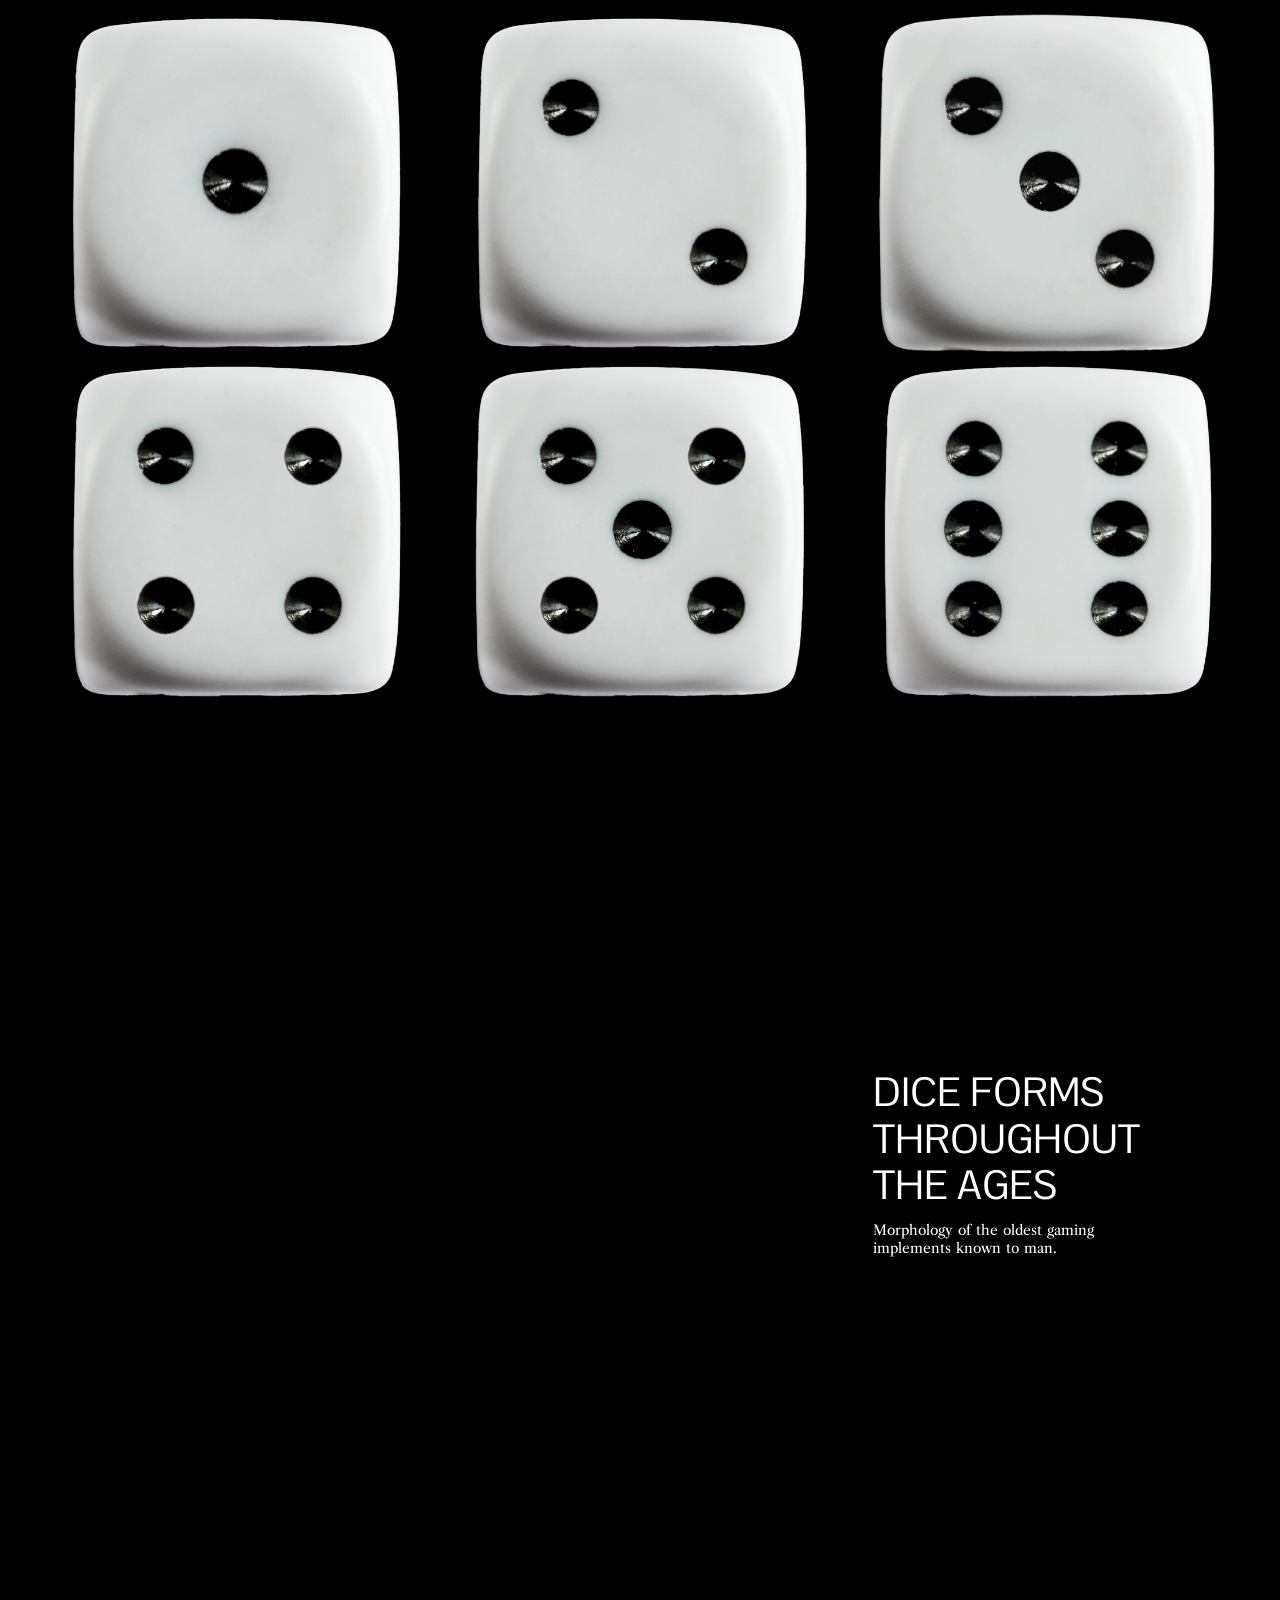
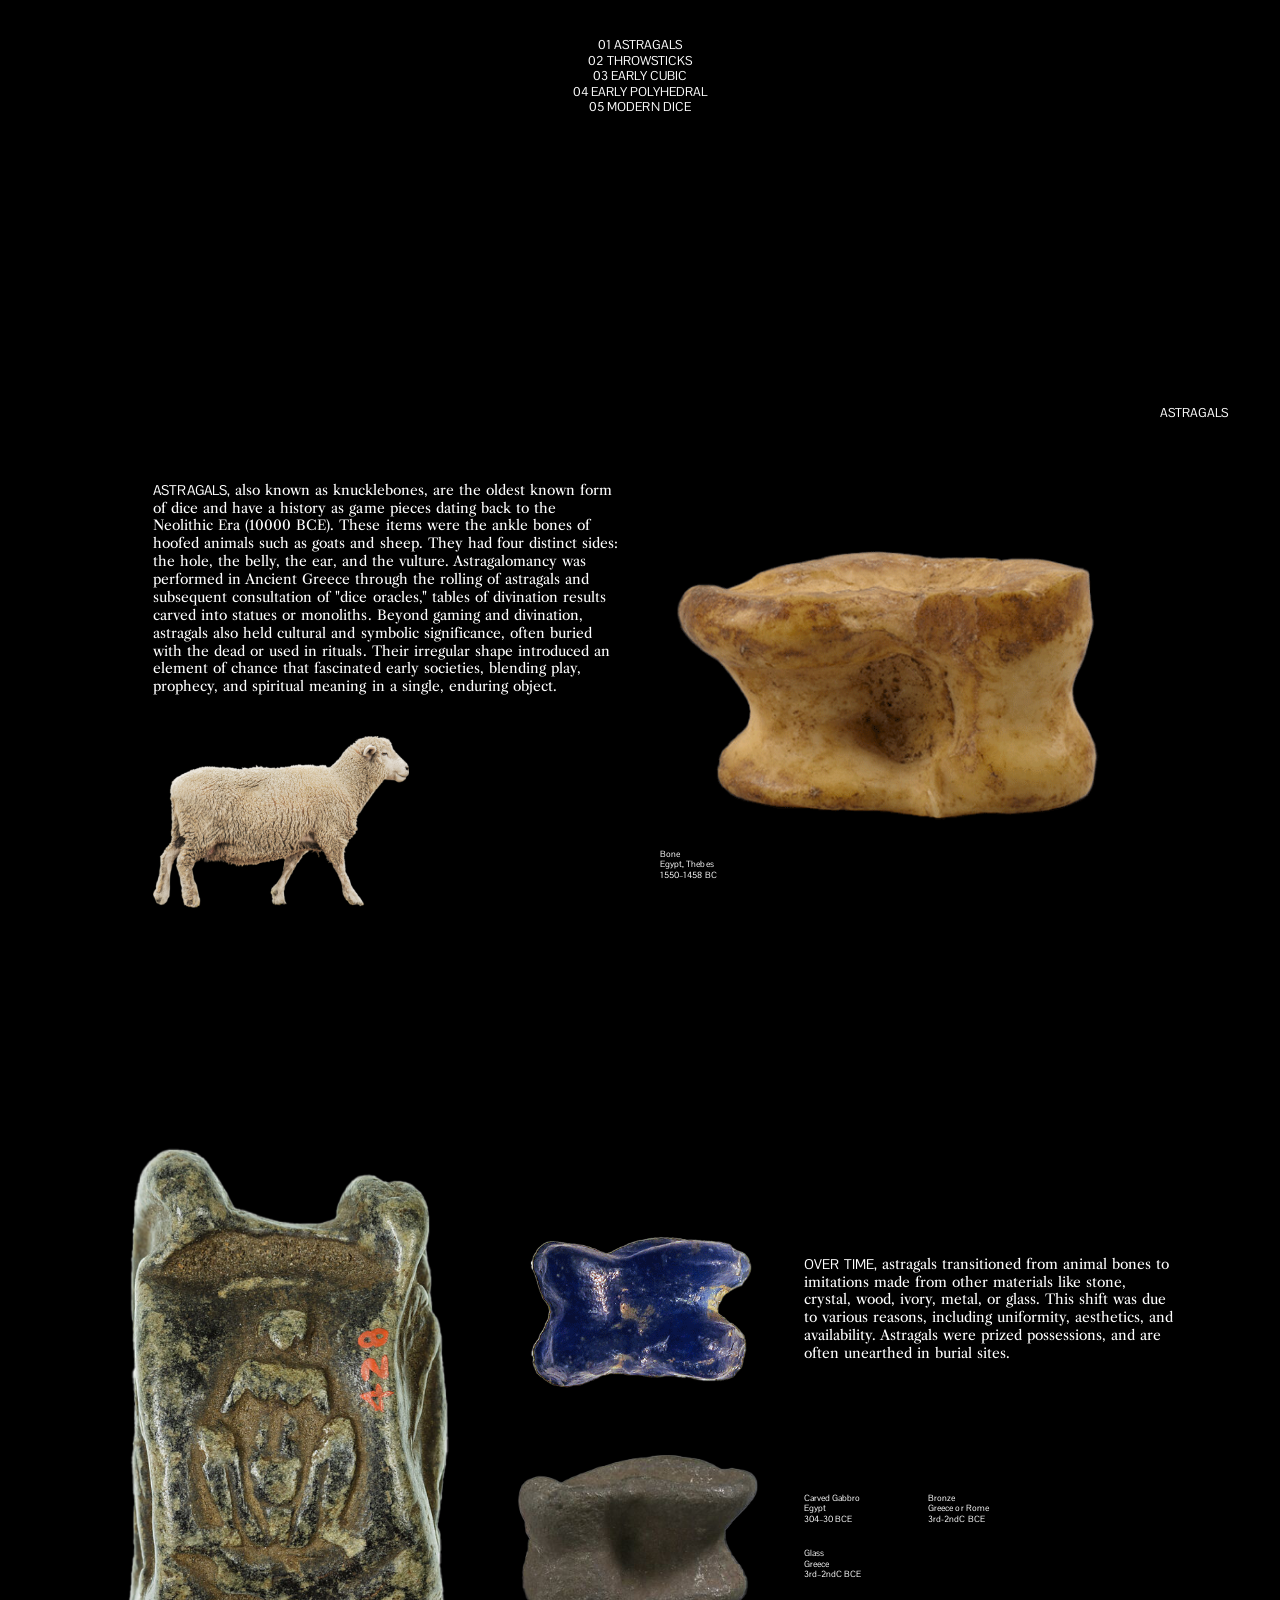
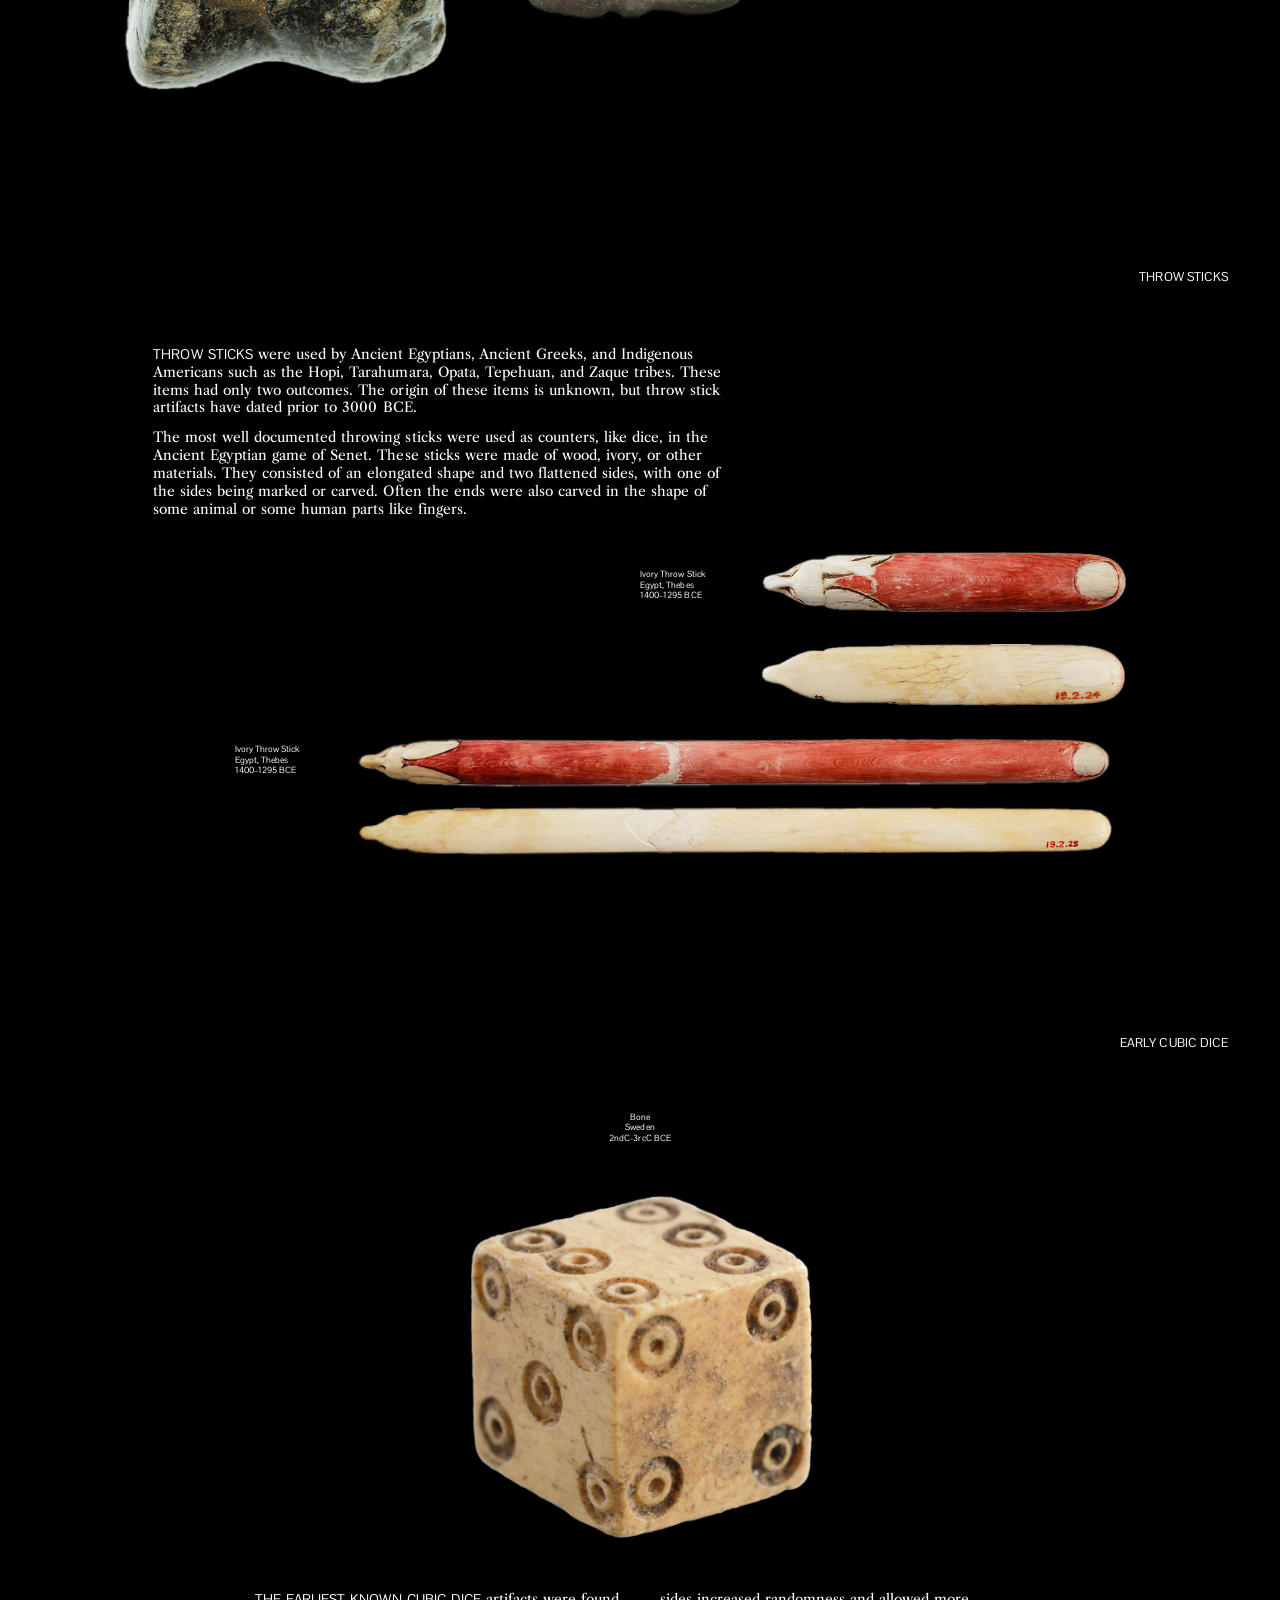
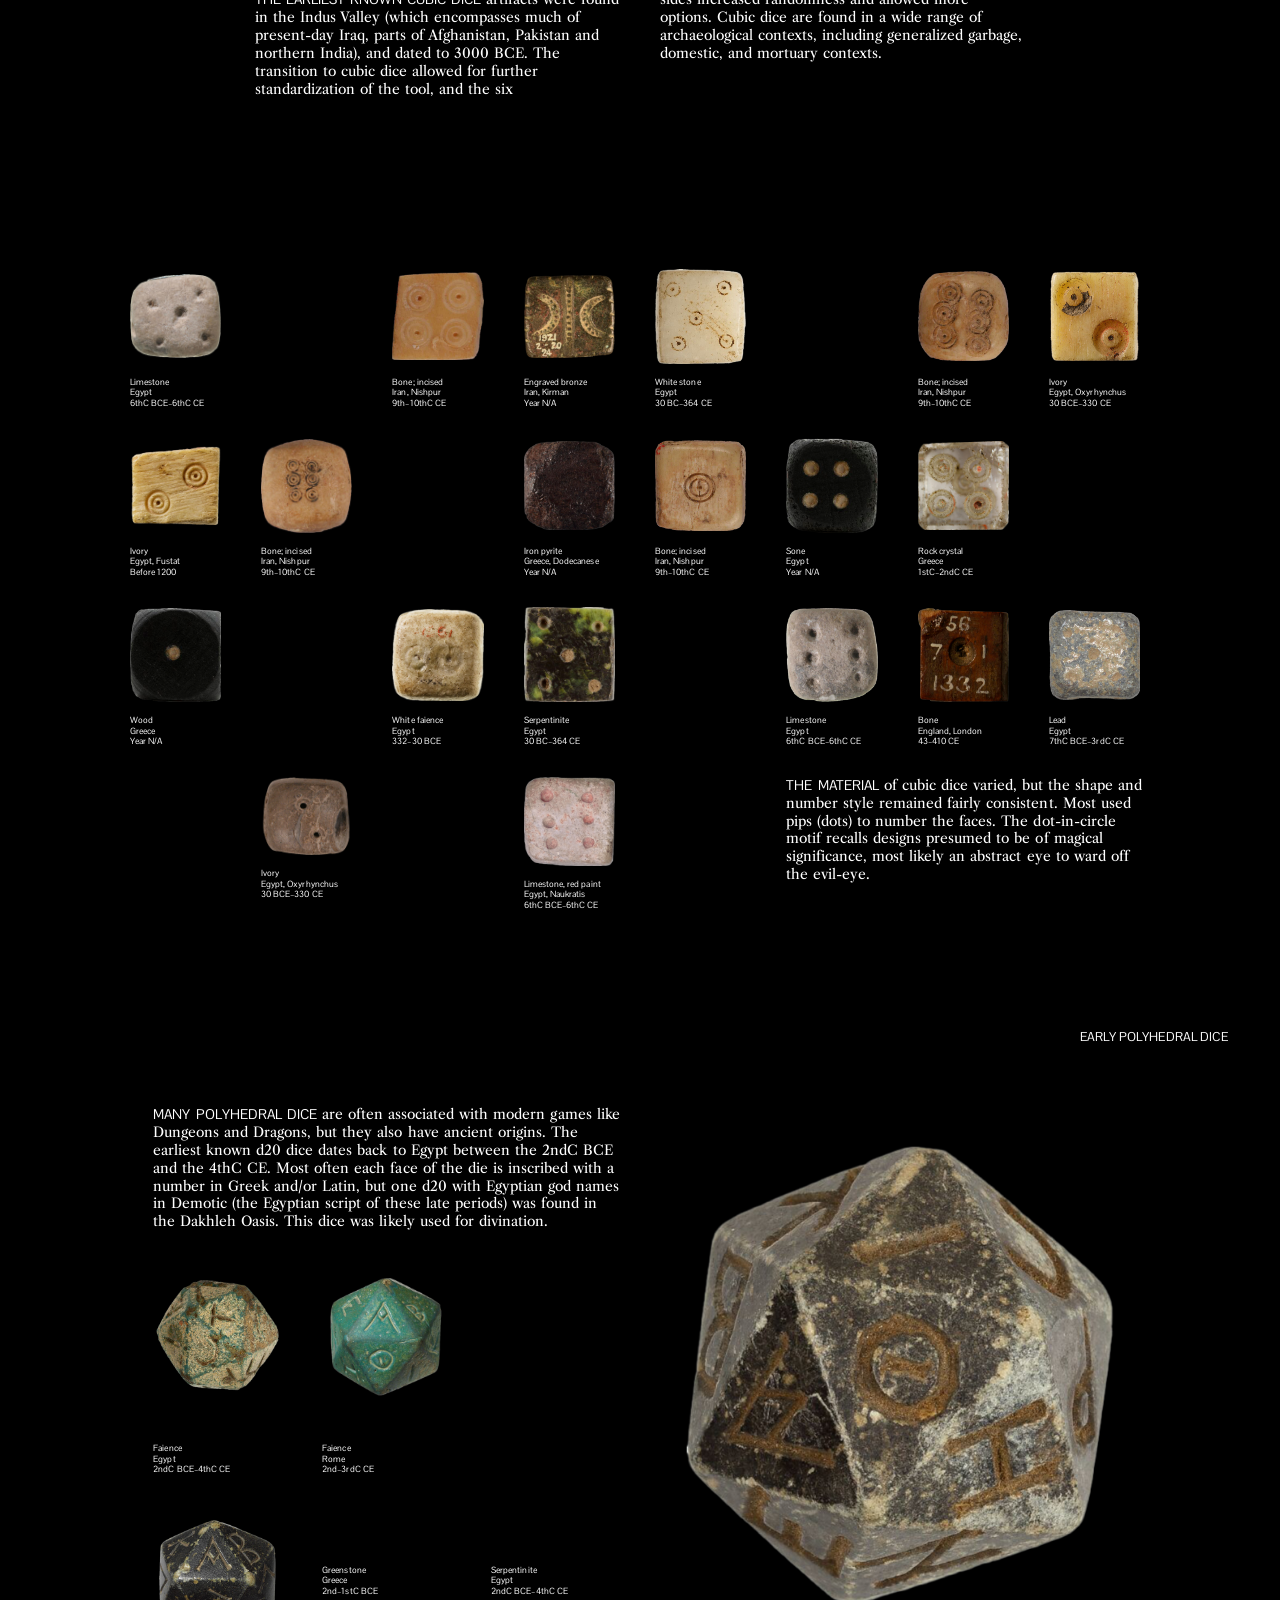
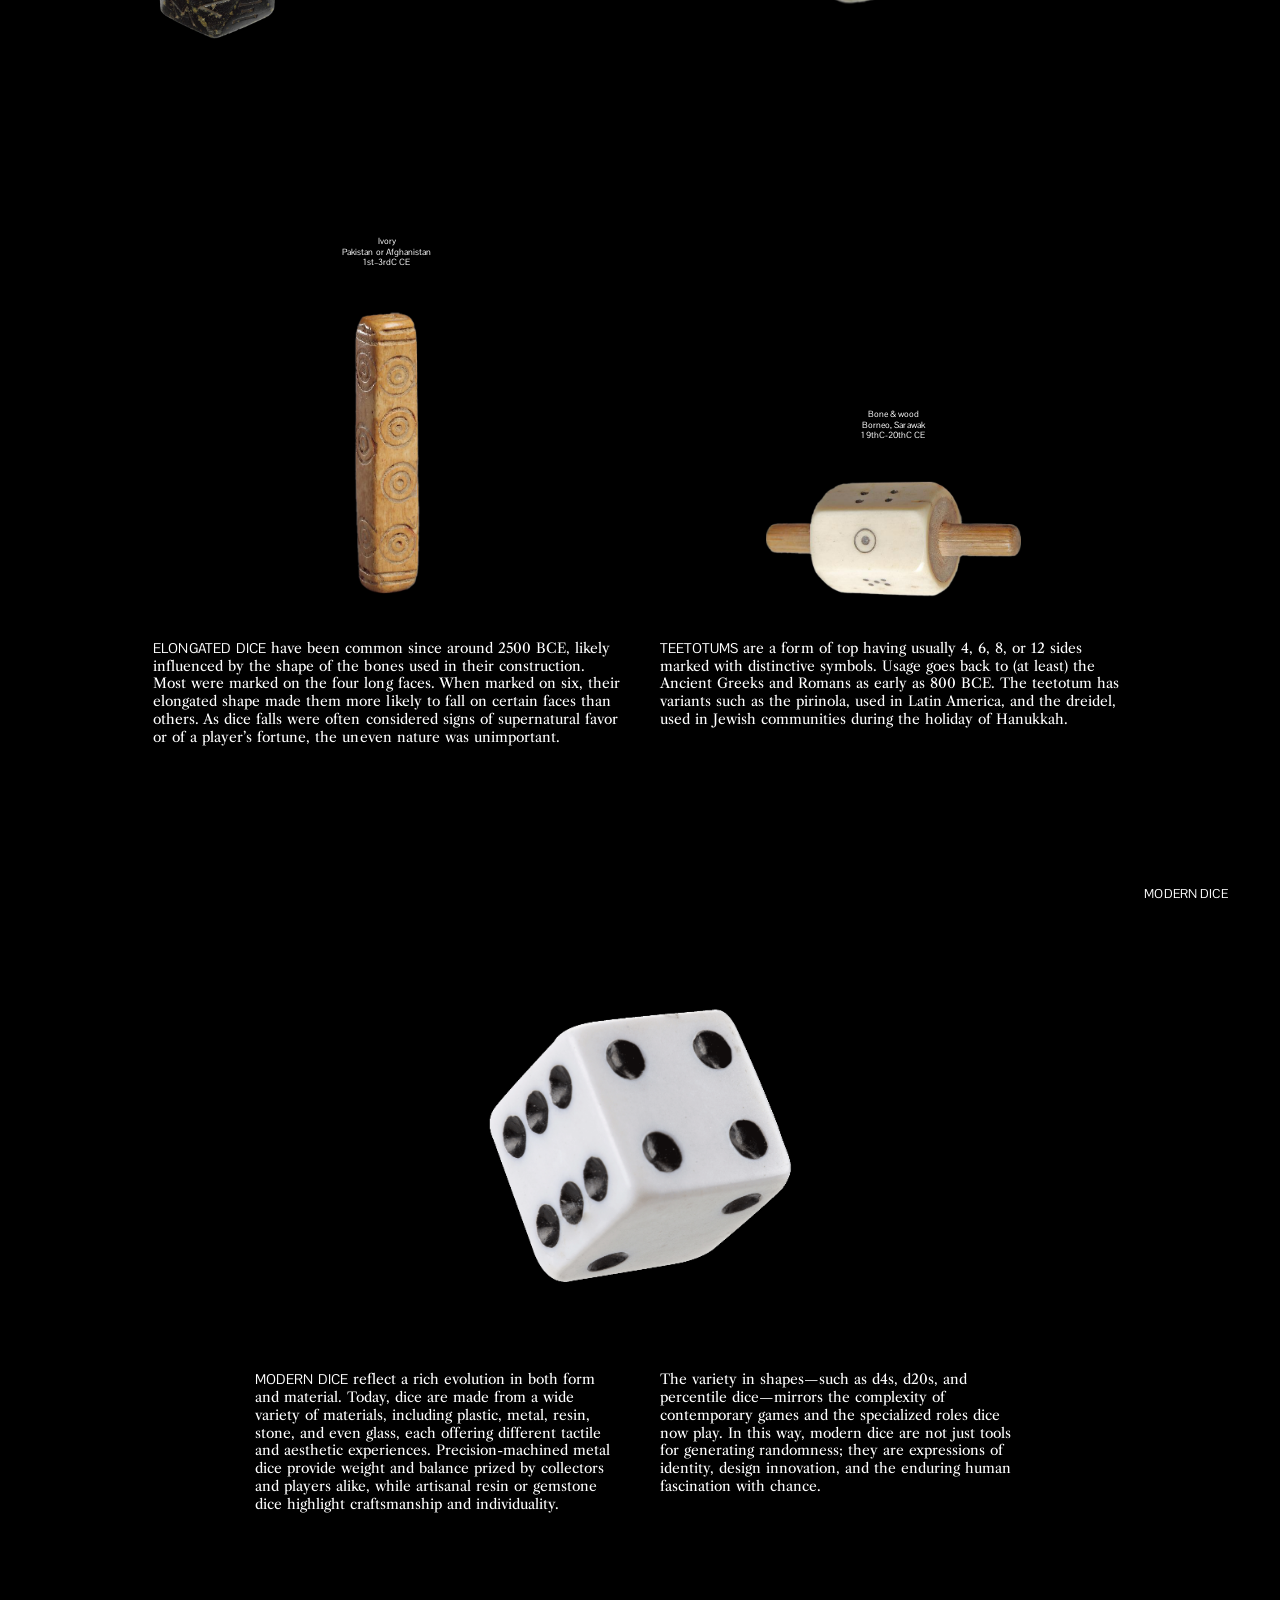
==== commit 51e77cfc: "update" ====
--- a/project2/project2.html
+++ b/project2/project2.html
@@ -3,391 +3,484 @@
     <head>
         <link rel="preconnect" href="https://fonts.googleapis.com">
         <link rel="preconnect" href="https://fonts.gstatic.com" crossorigin>
-        <link href="https://fonts.googleapis.com/css2?family=DM+Sans:ital,opsz,wght@0,9..40,100..1000;1,9..40,100..1000&display=swap" rel="stylesheet">
-        <link href="https://fonts.googleapis.com/css2?family=Scope+One&display=swap" rel="stylesheet">
-        <link href="https://fonts.googleapis.com/css2?family=Instrument+Serif:ital@0;1&family=Scope+One&display=swap" rel="stylesheet">
-        <meta charset="UTF-8"> 
+        <link href="https://fonts.googleapis.com/css2?family=Libre+Caslon+Text:ital,wght@0,400;0,700;1,400&family=Pontano+Sans:wght@300..700&display=swap" rel="stylesheet">        <title>History of Dice</title>
+
+        <link href="skeleton copy/css/diceskeleton.css" type="text/css" rel="stylesheet">
+        <link href="skeleton copy/css/dicenormalize.css" type="text/css" rel="stylesheet">
+        <link href="dice-stylesheet.css" type="text/css" rel="stylesheet">  
         <meta name="viewport" content="width=device-width, initial-scale=1.0">
-        <title>History of Dice</title>
-
-        <div>
-            <link href="skeleton copy/css/diceskeleton.css" type="text/css" rel="stylesheet">
-            <link href="skeleton copy/css/dicenormalize.css" type="text/css" rel="stylesheet">
-            <link href="dice-stylesheet.css" type="text/css" rel="stylesheet">
+    </head>
+
+    <div class="fullscreen-fill"></div>
+
+    <body>
+        <div class="container02">
+            <div class="sidebar eight columns nopadding">
+                <div class="six columns notoppadding">
+                    <img class="u-full-width" src="dice_img/modern/classic_dice_cutout_01.png">
+                    <img class="u-full-width" src="dice_img/modern/classic_dice_cutout_04.png">
+                </div>
+                <div class="six columns notoppadding">
+                    <img class="u-full-width" src="dice_img/modern/classic_dice_cutout_02.png">
+                    <img class="u-full-width" src="dice_img/modern/classic_dice_cutout_05.png">
+                </div>
+            </div>
+          
+            <div class="content four columns notoppadding">
+                    <img class="u-full-width" src="dice_img/gif/modern_cycle_03B.gif">
+                    <img class="u-full-width" src="dice_img/modern/classic_dice_cutout_06.png">
+                    <div id="titlecontent">
+                        <img id="opacity" class="u-full-width" src="dice_img/modern/classic_dice_cutout_06.png">
+                        <h1>Dice Forms</h1>
+                        <h1>Throughout</h1>
+                        <h1>the Ages</h1>
+                        <h3>Morphology of the oldest gaming</h3>
+                        <h3>implements known to man.</h3>
+                    </div>
+            </div>
+        </div>
+
+        <div id="toc" class="row centercolumns">
+            <div class="three columns">
+                <h2>01 astragals</h2>
+                <h2>02 throwsticks</h2>
+                <h2> 03 early cubic</h2>
+                <h2>04 early polyhedral</h2>
+                <h2>05 modern dice</h2>
+            </div>
         </div>
         
-    
-    </head>
-    
-    <meta name="viewport" content="width=device-width, initial-scale=1.0">
-    
-<body>
-    <div class="container row">
-        <div class="left-column">
-            <img class="u-full-width" src="dice_img/classic_dice_cutout_01.png">
-            <img class="u-full-width" src="dice_img/classic_dice_cutout_04.png">
-        </div>
-        <div class="middle-column">
-            <img class="u-full-width" src="dice_img/classic_dice_cutout_02.png">
-            <img class="u-full-width" src="dice_img/classic_dice_cutout_05.png">
-        </div>
-        <div class="right-column">
-            <img class="u-full-width" src="dice_img/classic_dice_cutout_03.png">
-            <img class="u-full-width" src="dice_img/classic_dice_cutout_06.png">
-            <p>May 2025</p>
-            <br><br><br><br><br><br><br><br><br><br><br><br><br><br><br><br><br><br><br><br><br>
-            <h1>A History of Dice Forms</h1>
-        </div>
-    </div>
-    <div class="row">
-        <div class="twelve columns centered">
-            <p>astragals</p>
-            <br>
-            <p>throwsticks</p>
-            <br>
-            <p>early cubic</p>
-            <br>
-            <p>early polyhedral</p>
-            <br>
-            <p>modern dice</p>
-        </div>
-    </div>
-    
-    <div class ="row headingstyle">
-        <div class="twelve columns">
-            <p>ASTRAGALS</p>
-        </div>
-    </div>
-
-    <div class="row">
-        <div class="four columns offset-by-one">
-            <p>ASTRAGALS, also known as knucklebones, are the oldest known form of dice and have a history as game pieces dating back to the Neolithic Era (10000 BCE). These items were the ankle bones of hoofed animals such as goats and sheep. They had four distinct sides: the hole, the belly, the ear, and the vulture. Astragalomancy was performed in Ancient Greece through the rolling of astragals and subsequent consultation of "dice oracles", tables of divination results carved into statues or monoliths.</p>
-            <p>sheep photo</p>
-            <p>goat photo</p>
-        </div>
-        <div class="five columns offset-by-one">
-            <img class="u-full-width" src="dice_img/gif/knucklebone_cycle_01.gif">
-            <p>material, location, date</p>
-        </div>
-    </div>
-    
-
-    <div class ="row vertcenter">
-        <div class="three columns offset-by-one">
-            <img class="u-full-width" src="dice_img/non-cubic/knucklebone_cycle_02A.png">
-        </div>
-        <div class="seven columns nopadding">
-            <div class="row">
+        <div class="chapter-end">
+            <div class ="row headingstyle">
+                <div class="twelve columns">
+                    <h2>ASTRAGALS</h2>
+                </div>
+            </div>
+
+            <div class="row vertcenter centercolumns">
+                <div class="five columns nopadding">
+                    <div class="row">
+                        <div class="twelve columns">
+                            <h3> <span class="h3-2">Astragals,</span> also known as knucklebones, are the oldest known form of dice and have a history as game pieces dating back to the Neolithic Era (10000 BCE). These items were the ankle bones of hoofed animals such as goats and sheep. They had four distinct sides: the hole, the belly, the ear, and the vulture. Astragalomancy was performed in Ancient Greece through the rolling of astragals and subsequent consultation of "dice oracles," tables of divination results carved into statues or monoliths. Beyond gaming and divination, astragals also held cultural and symbolic significance, often buried with the dead or used in rituals. Their irregular shape introduced an element of chance that fascinated early societies, blending play, prophecy, and spiritual meaning in a single, enduring object.</h3>
+                        </div>
+                    </div>
+                    <div class="row">
+                        <div class="seven columns">
+                            <img class="u-full-width" src="dice_img/non-dice/sheep.png">
+                        </div>
+                    </div>
+                </div>
                 <div class="five columns">
-                    <img class="u-full-width" src="dice_img/gif/knucklebone_cutout_glass.gif">
-                </div>
-                <div class="seven columns">
-                    <p>OVER TIME, astragals transitioned from animal bones to imitations made from other materials like stone, crystal, wood, ivory, metal, or glass. This shift was due to various reasons, including uniformity, aesthetics, and availability. Astragals were prized possessions, and are often unearthed in burial sites. </p>
-                </div>
-            </div>
-            <div class="row">
+                    <img class="u-full-width" src="dice_img/gif/knucklebone_cycle_01.gif">
+                    <p>Bone</p> <p>Egypt, Thebes</p> <p>1550–1458 BC</p>
+                </div>
+            </div>
+        </div>
+        
+        <div class="section-end">
+            <div class ="row vertcenter centercolumns">
+                <div class="four columns">
+                    <img class="u-full-width" src="dice_img/non-cubic/knucklebone_cycle_02A.png">
+                </div>
+                <div class="seven columns nopadding">
+                    <div class="row vertcenter">
+                        <div class="five columns">
+                            <img class="u-full-width" src="dice_img/gif/knucklebone_cutout_glass.gif">
+                        </div>
+                        <div class="seven columns">
+                            <h3> <span class="h3-2">Over time,</span> astragals transitioned from animal bones to imitations made from other materials like stone, crystal, wood, ivory, metal, or glass. This shift was due to various reasons, including uniformity, aesthetics, and availability. Astragals were prized possessions, and are often unearthed in burial sites. </h3>
+                        </div>
+                    </div>
+                    <div class="row vertcenter">
+                        <div class="five columns">
+                            <img class="u-full-width" src="dice_img/non-cubic/knucklebone_cutout_02.png">
+                        </div>
+                        <div class="seven columns">
+                            <div class="row">
+                                <div class="four columns nopadding">
+                                    <p>Carved Gabbro</p> <p>Egypt</p> <p>304–30 BCE</p>
+                                    <br>
+                                    <br>
+                                    <p>Glass</p> <p>Greece</p> <p>3rd–2ndC BCE</p>
+                                </div>
+                                <div class="four columns nopadding">
+                                    <p>Bronze</p> <p>Greece or Rome</p> <p>3rd-2ndC BCE</p>
+                                </div>
+                            </div>
+                        </div>
+                    </div>
+                </div>
+            </div>
+        </div>
+
+        <div class="chapter-end vertcenter">
+            <div class ="row headingstyle">
+                <div class="twelve columns">
+                    <h2>THROW STICKS</h2>
+                </div>
+            </div>
+            
+            <div class="row">
+                <div class="six columns offset-by-one">
+                    <h3> <span class="h3-2">Throw Sticks</span> were used by Ancient Egyptians, Ancient Greeks, and Indigenous Americans such as the Hopi, Tarahumara, Opata, Tepehuan, and Zaque tribes. These items had only two outcomes. The origin of these items is unknown, but throw stick artifacts have dated prior to 3000 BCE.</h3>
+                    <br>
+                    <h3>The most well documented throwing sticks were used as counters, like dice, in the Ancient Egyptian game of Senet. These sticks were made of wood, ivory, or other materials. They consisted of an elongated shape and two flattened sides, with one of the sides being marked or carved. Often the ends were also carved in the shape of some animal or some human parts like fingers.</h3>
+                </div>
+            </div>
+
+            <div class="row vertcenter">
+                <div class="one column offset-by-six nopadding">
+                    <p>Ivory Throw Stick</p> <p>Egypt, Thebes</p> <p>1400–1295 BCE</p>
+                </div>
+                <div class="four columns nopadding">
+                    <img class="u-full-width" src="dice_img/non-cubic/stick_cycle_02A.png">
+                </div>
+            </div>
+
+            <div class="row">
+                <div class="four columns offset-by-seven nopadding">
+                    <img class="u-full-width" src="dice_img/non-cubic/stick_cycle_02B.png">
+                </div>
+            </div>
+
+            <div class="row vertcenter">
+                <div class="one column offset-by-two nopadding">
+                    <p>Ivory Throw Stick</p> <p>Egypt, Thebes</p> <p>1400–1295 BCE</p>
+                </div>
+                <div class="eight columns nopadding">
+                    <img class="u-full-width" src="dice_img/non-cubic/stick_cycle_01B.png">
+                </div>
+            </div>
+            <div class="row">
+                <div class="eight columns offset-by-three nopadding">
+                    <img class="u-full-width" src="dice_img/non-cubic/stick_cycle_01A.png">
+                </div>
+            </div>
+        </div>
+
+
+        <div class="chapter-end vertcenter">
+            <div class ="row headingstyle">
+                <div class="twelve columns">
+                    <h2>EARLY CUBIC DICE</h2>
+                </div>
+            </div>
+
+            <div class="row">
+                <div class="four columns offset-by-four centertext">
+                    <p>Bone</p> <p>Sweden</p> <p>2ndC-3rcC BCE</p>
+                </div>
+            </div>
+            <div class="row">
+                <div class="four columns offset-by-four centertext">
+                    <img class="u-full-width" src="dice_img/cubic/34_cutout_01.png">
+                </div>
+            </div>
+            <div class="row">
+                <div class="four columns offset-by-two">
+                    <h3> <span class="h3-2">The earliest known cubic dice</span> artifacts were found in the Indus Valley (which encompasses much of present-day Iraq, parts of Afghanistan, Pakistan and northern India), and dated to 3000 BCE. The transition to cubic dice allowed for further standardization of the tool, and the six </h3>
+                </div>
+                <div class="four columns">
+                    <h3>sides increased randomness and allowed more options. Cubic dice are found in a wide range of archaeological contexts, including generalized garbage, domestic, and mortuary contexts.</h3>
+                </div>
+            </div>
+        </div>
+
+
+        <div class="section-end">
+            <div class="row vertcenter centercolumns">
+                <div class="one column noleftpadding marginright">
+                    <img class="u-full-width" src="dice_img/cubic/dice_cutout_09.png">
+                </div>
+                <div class="one column noleftpadding marginright">
+                </div>
+                <div class="one column noleftpadding marginright">
+                    <img class="u-full-width" src="dice_img/cubic/dice_cutout_02D.png">
+                </div>
+                <div class="one column noleftpadding marginright">
+                    <img class="u-full-width" src="dice_img/cubic/dice_cutout_06.png">
+                </div>
+                <div class="one column noleftpadding marginright">
+                    <img class="u-full-width" src="dice_img/cubic/dice_cutout_10.png">
+                </div>
+                <div class="one column noleftpadding marginright">
+                </div>
+                <div class="one column noleftpadding marginright">
+                    <img class="u-full-width" src="dice_img/cubic/dice_cutout_02B.png">
+                </div>
+                <div class="one column noleftpadding">
+                    <img class="u-full-width" src="dice_img/gif/dice_cycle_03.gif">
+                </div>
+            </div>
+        
+
+            <div class="row centercolumns">
+                <div class="one column nopadding marginright">
+                    <p>Limestone</p> <p>Egypt</p> <p>6thC BCE–6thC CE</p>
+                </div>
+                <div class="one column nopadding marginright">
+                </div>
+                <div class="one column nopadding marginright">
+                    <p>Bone; incised</p> <p>Iran, Nishpur</p> <p>9th–10thC CE</p>
+                </div>
+                <div class="one column nopadding marginright">
+                    <p>Engraved bronze</p> <p>Iran, Kirman</p> <p>Year N/A</p>
+                </div>
+                <div class="one column nopadding marginright">
+                    <p>White stone</p> <p>Egypt</p> <p>30 BC–364 CE</p>
+                </div>
+                <div class="one column nopadding marginright">
+                </div>
+                <div class="one column nopadding marginright">
+                    <p>Bone; incised</p> <p>Iran, Nishpur</p> <p>9th–10thC CE</p>
+                </div>
+                <div class="one column nopadding">
+                    <p>Ivory</p> <p>Egypt, Oxyrhynchus</p> <p>30 BCE–330 CE</p>
+                </div>
+            </div>
+
+            <div class="row vertcenter centercolumns margintop">
+                <div class="one column noleftpadding marginright">
+                    <img class="u-full-width" src="dice_img/gif/dice_cycle_01.gif">
+                </div>
+                <div class="one column noleftpadding marginright">
+                    <img class="u-full-width" src="dice_img/cubic/dice_cutout_02C.png">
+                </div>
+                <div class="one column noleftpadding marginright">
+                </div>
+                <div class="one column noleftpadding marginright">
+                    <img class="u-full-width" src="dice_img/cubic/dice_cutout_12.png">
+                </div>
+                <div class="one column noleftpadding marginright">
+                    <img class="u-full-width" src="dice_img/cubic/dice_cutout_02.png">
+                </div>
+                <div class="one column noleftpadding marginright">
+                    <img class="u-full-width" src="dice_img/cubic/dice_cycle_04_cutout_4.png">
+                </div>
+                <div class="one column noleftpadding marginright">
+                    <img class="u-full-width" src="dice_img/cubic/dice_cutout_04.png">
+                </div>
+                <div class="one column noleftpadding">
+                </div>
+            </div>
+
+            <div class="row centercolumns">
+                <div class="one column nopadding marginright">
+                    <p>Ivory</p> <p>Egypt, Fustat</p> <p>Before 1200</p>
+                </div>
+                <div class="one column nopadding marginright">
+                    <p>Bone; incised</p> <p>Iran, Nishpur</p> <p>9th–10thC CE</p>
+                </div>
+                <div class="one column nopadding marginright">
+                </div>
+                <div class="one column nopadding marginright">
+                    <p>Iron pyrite</p> <p>Greece, Dodecanese</p> <p>Year N/A</p>
+                </div>
+                <div class="one column nopadding marginright">
+                    <p>Bone; incised</p> <p>Iran, Nishpur</p> <p>9th–10thC CE</p>
+                </div>
+                <div class="one column nopadding marginright">
+                    <p>Sone</p> <p>Egypt</p> <p>Year N/A</p>
+                </div>
+                <div class="one column nopadding marginright">
+                    <p>Rock crystal</p> <p>Greece</p> <p>1stC–2ndC CE</p>
+                </div>
+                <div class="one column nopadding">
+                </div>
+            </div>
+
+            <div class="row vertcenter centercolumns margintop">
+                <div class="one column noleftpadding marginright">
+                    <img class="u-full-width" src="dice_img/cubic/dice_cycle_04_cutout_1.png">
+                </div>
+                <div class="one column noleftpadding marginright">
+                </div>
+                <div class="one column noleftpadding marginright">
+                    <img class="u-full-width" src="dice_img/cubic/dice_cutout_11.png">
+                </div>
+                <div class="one column noleftpadding marginright">
+                    <img class="u-full-width" src="dice_img/cubic/dice_cutout_01.png">
+                </div>
+                <div class="one column noleftpadding marginright">
+                </div>
+                <div class="one column noleftpadding marginright">
+                    <img class="u-full-width" src="dice_img/cubic/dice_cutout_14.png">
+                </div>
+                <div class="one column noleftpadding marginright">
+                    <img class="u-full-width" src="dice_img/cubic/dice_cutout_13.png">
+                </div>
+                <div class="one column noleftpadding">
+                    <img class="u-full-width" src="dice_img/cubic/dice_cutout_05.png">
+                </div>
+            </div>
+
+            <div class="row centercolumns">
+                <div class="one column nopadding marginright">
+                    <p>Wood</p> <p>Greece</p> <p>Year N/A</p> 
+                </div>
+                <div class="one column nopadding marginright">
+                </div>
+                <div class="one column nopadding marginright">
+                    <p>White faience</p> <p>Egypt</p> <p>332–30 BCE</p>
+                </div>
+                <div class="one column nopadding marginright">
+                    <p>Serpentinite</p> <p>Egypt</p> <p>30 BC–364 CE</p>
+                </div>
+                <div class="one column nopadding marginright">
+                </div>
+                <div class="one column nopadding marginright">
+                    <p>Limestone</p> <p>Egypt</p> <p>6thC BCE–6thC CE</p>
+                </div>
+                <div class="one column nopadding marginright">
+                    <p>Bone</p> <p>England, London</p> <p>43–410 CE</p>
+                </div>
+                <div class="one column nopadding">
+                    <p>Lead</p> <p>Egypt</p> <p>7thC BCE–3rdC CE</p>
+                </div>
+            </div>
+
+
+            <div class="row centercolumns margintop">
+                <div class="one column nopadding marginright">
+                </div>
+                <div class="one column nopadding marginright">
+                    <div class="row">
+                        <div id="cyclegif02" class="twelve columns noleftpadding">
+                            <img class="u-full-width" src="dice_img/gif/dice_cycle_02.gif">
+                        </div>
+                    </div>
+                    <div class="row">
+                        <div class="twelve columns nopadding">
+                            <p>Ivory</p> <p>Egypt, Oxyrhynchus</p> <p>30 BCE–330 CE</p>
+                        </div>
+                    </div>
+                </div>
+                <div class="one column nopadding marginright">
+                </div>
+                <div class="one column nopadding marginright">
+                    <div class="row">
+                        <div class="twelve columns noleftpadding">
+                            <img class="u-full-width" src="dice_img/cubic/dice_cutout_03.png">
+                        </div>
+                    </div>
+                    <div class="row">
+                        <div class="twelve columns nopadding">
+                            <p>Limestone, red paint</p> <p>Egypt, Naukratis</p> <p>6thC BCE–6thC CE</p>
+                        </div>
+                    </div>
+                </div>
+                <div class="one column nopadding marginright">
+                </div>
+                <div id="cubicvariety" class="three columns nopadding">
+                    <h3> <span class="h3-2">The material</span> of cubic dice varied, but the shape and number style remained fairly consistent. Most used pips (dots) to number the faces. The dot-in-circle motif recalls designs presumed to be of magical significance, most likely an abstract eye to ward off the evil-eye.</h3>
+                </div>
+            </div>
+        </div>
+
+        <div class="chapter-end">
+            <div class ="row headingstyle">
+                <div class="twelve columns">
+                    <h2>EARLY POLYHEDRAL DICE</h2>
+                </div>
+            </div>
+            <div class="row vertcenter">
+                <div class="five columns offset-by-one nopadding">
+                    <div class="row">
+                        <div class="twelve columns">
+                            <h3> <span class="h3-2">Many polyhedral dice</span> are often associated with modern games like Dungeons and Dragons, but they also have ancient origins. The earliest known d20 dice dates back to Egypt between the 2ndC BCE and the 4thC CE. Most often each face of the die is inscribed with a number in Greek and/or Latin, but one d20 with Egyptian god names in Demotic (the Egyptian script of these late periods) was found in the Dakhleh Oasis. This dice was likely used for divination.</h3>
+                        </div>
+                    </div>
+                    <div class="row">
+                        <div class="four columns">
+                            <img class="u-full-width" src="dice_img/non-cubic/d20_cutout_02.png">
+                        </div>
+                        <div class="four columns">
+                            <img class="u-full-width" src="dice_img/non-cubic/d20_cutout_03.png">
+                        </div>
+                    </div>
+                    <div class="row">
+                        <div class="four columns">
+                            <p>Faience</p> <p>Egypt</p> <p>2ndC BCE–4thC CE</p>
+                        </div>
+                        <div class="four columns">
+                            <p>Faience</p> <p>Rome</p> <p>2nd–3rdC CE</p>
+                        </div>
+                    </div>
+                    <div class="row vertcenter">
+                        <div class="four columns">
+                            <img class="u-full-width" src="dice_img/non-cubic/d20_cutout_01.png">
+                        </div>
+                        <div class="four columns">
+                            <p>Greenstone</p> <p>Greece</p> <p>2nd–1stC BCE</p>
+                        </div>
+                        <div class="four columns">
+                            <p>Serpentinite</p> <p>Egypt</p> <p>2ndC BCE–4thC CE</p>
+                        </div>
+                    </div>
+                </div>
                 <div class="five columns">
-                    <img class="u-full-width" src="dice_img/non-cubic/knucklebone_cutout_02.png">
-                </div>
-                <div class="seven columns">
-                    <div class="row">
-                        <div class="four columns nopadding">
-                            <p>material, location, date</p>
-                            <br>
-                            <p>material, location, date</p>
-                        </div>
-                        <div class="four columns nopadding">
-                            <p>material, location, date</p>
-                        </div>
-                    </div>
-                </div>
-            </div>
-        </div>
-    </div>
-
-    <div class ="row headingstyle">
-        <div class="twelve columns">
-            <p>THROW STICKS</p>
-        </div>
-    </div>
-    
-    <div class="row">
-        <div class="five columns offset-by-one textpadding">
-            <p>THROW STICKS were used by Ancient Egyptians, Ancient Greeks, and Indigenous Americans such as the Hopi, Tarahumara, Opata, Tepehuan, and Zaque tribes. These items had only two outcomes. The origin of these items is unknown, but throw stick artifacts have dated prior to 3000 BCE.</p>
-            <br>
-            <p>The most well documented throwing sticks were used as counters, like dice, in the Ancient Egyptian game of Senet. These sticks were made of wood, ivory, or other materials. They consisted of an elongated shape and two flattened sides, with one of the sides being marked or carved. Often the ends were also carved in the shape of some animal or some human parts like fingers.</p>
-        </div>
-    </div>
-
-    <div class="row vertcenter">
-        <div class="one column offset-by-six">
-            <p>short stick1</p>
-        </div>
-        <div class="four columns">
-            <img class="u-full-width" src="dice_img/non-cubic/stick_cycle_02A.png">
-        </div>
-    </div>
-
-    <div class="row">
-        <div class="four columns offset-by-seven">
-            <img class="u-full-width" src="dice_img/non-cubic/stick_cycle_02B.png">
-        </div>
-    </div>
-
-    <div class="row vertcenter">
-        <div class="one column offset-by-two">
-            <p>short stick1</p>
-        </div>
-        <div class="eight columns">
-            <img class="u-full-width" src="dice_img/non-cubic/stick_cycle_01B.png">
-        </div>
-    </div>
-    <div class="row">
-        <div class="eight columns offset-by-three">
-            <img class="u-full-width" src="dice_img/non-cubic/stick_cycle_01A.png">
-        </div>
-    </div>
-
-
-    <div class ="row headingstyle">
-        <div class="twelve columns">
-            <p>EARLY CUBIC DICE</p>
-        </div>
-    </div>
-
-
-    <div class="row">
-        <div class="four columns offset-by-four centered textpadding">
-            <p>material, location, date</p>
-            <img class="u-full-width" src="dice_img/cubic/34_cutout_01.png">
-        </div>
-    </div>
-    <div class="row">
-        <div class="four columns offset-by-two">
-            <p>THE EARLIEST KNOWN CUBIC DICE artifacts were found in the Indus Valley (which encompasses much of present-day Iraq, parts of Afghanistan, Pakistan and northern India), and dated to 3000 BCE. The transition to cubic dice allowed for further standardization of the tool, and the six </p>
-        </div>
-        <div class="four columns">
-            <p>sides increased randomness and allowed more options. Cubic dice are found in a wide range of archaeological contexts, including generalized garbage, domestic, and mortuary contexts.</p>
-        </div>
-    </div>
-
-    <div class ="row headingstyle">
-        <div class="twelve columns">
-            <p>EARLY CUBIC DICE</p>
-        </div>
-    </div>
-
-    <div class="row vertcenter">
-        <div class="one column offset-by-two">
-            <img class="u-full-width" src="dice_img/cubic/dice_cutout_09.png">
-        </div>
-        <div class="one column offset-by-one">
-            <img class="u-full-width" src="dice_img/cubic/dice_cutout_02D.png">
-        </div>
-        <div class="one column">
-            <img class="u-full-width" src="dice_img/cubic/dice_cutout_06.png">
-        </div>
-        <div class="one column">
-            <img class="u-full-width" src="dice_img/cubic/dice_cutout_10.png">
-        </div>
-        <div class="one column">
-            <img class="u-full-width" src="dice_img/cubic/dice_cutout_02B.png">
-        </div>
-        <div class="one column offset-by-one nopadding">
-            <img class="u-full-width" src="dice_img/gif/dice_cycle_03.gif">
-        </div>
-    </div>
-    <div class="row">
-        <div class="one column offset-by-two">
-            <p>material, location, date</p>
-        </div>
-        <div class="one column offset-by-one">
-            <p>material, location, date</p>
-        </div>
-        <div class="one column">
-            <p>material, location, date</p>
-        </div>
-        <div class="one column">
-            <p>material, location, date</p>
-        </div>
-        <div class="one column">
-            <p>material, location, date</p>
-        </div>
-        <div class="one column offset-by-one">
-            <p>material, location, date</p>
-        </div>
-    </div>
-
-    <div class="row vertcenter">
-        <div class="one column offset-by-two nopadding">
-            <img class="u-full-width" src="dice_img/gif/dice_cycle_01.gif">
-        </div>
-        <div class="one column">
-            <img class="u-full-width" src="dice_img/cubic/dice_cutout_02C.png">
-        </div>
-        <div class="one column offset-by-one">
-            <img class="u-full-width" src="dice_img/cubic/dice_cutout_12.png">
-        </div>
-        <div class="one column">
-            <img class="u-full-width" src="dice_img/cubic/dice_cutout_02.png">
-        </div>
-        <div class="one column">
-            <img class="u-full-width" src="dice_img/cubic/dice_cycle_04_cutout_4.png">
-        </div>
-        <div class="one column">
-            <img class="u-full-width" src="dice_img/cubic/dice_cutout_04.png">
-        </div>
-    </div>
-
-    <div class="row">
-        <div class="one column offset-by-two">
-            <p>material, location, date</p>
-        </div>
-        <div class="one column">
-            <p>material, location, date</p>
-        </div>
-        <div class="one column">
-            <p>material, location, date</p>
-        </div>
-        <div class="one column offset-by-one">
-            <p>material, location, date</p>
-        </div>
-        <div class="one column">
-            <p>material, location, date</p>
-        </div>
-        <div class="one column">
-            <p>material, location, date</p>
-        </div>
-    </div>
-
-    <div class="row vertcenter">
-        <div class="one column offset-by-two">
-            <img class="u-full-width" src="dice_img/cubic/dice_cycle_04_cutout_1.png">
-        </div>
-        <div class="one column offset-by-one">
-            <img class="u-full-width" src="dice_img/cubic/dice_cutout_11.png">
-        </div>
-        <div class="one column">
-            <img class="u-full-width" src="dice_img/cubic/dice_cutout_01.png">
-        </div>
-        <div class="one column offset-by-one">
-            <img class="u-full-width" src="dice_img/cubic/dice_cutout_14.png">
-        </div>
-        <div class="one column">
-            <img class="u-full-width" src="dice_img/cubic/dice_cutout_13.png">
-        </div>
-        <div class="one column">
-            <img class="u-full-width" src="dice_img/cubic/dice_cutout_05.png">
-        </div>
-    </div>
-
-    <div class="row">
-        <div class="one column offset-by-two">
-            <p>material, location, date</p>
-        </div>
-        <div class="one column offset-by-one">
-            <p>material, location, date</p>
-        </div>
-        <div class="one column">
-            <p>material, location, date</p>
-        </div>
-        <div class="one column offset-by-one">
-            <p>material, location, date</p>
-        </div>
-        <div class="one column">
-            <p>material, location, date</p>
-        </div>
-        <div class="one column">
-            <p>material, location, date</p>
-        </div>
-    </div>
-
-
-    <div class="row">
-        <div class="one column offset-by-three nopadding">
-            <div class="row">
-                <div id="cyclegif02" class="twelve columns">
-                    <img class="u-full-width" src="dice_img/gif/dice_cycle_02.gif">
-                </div>
-            </div>
-            <div class="row">
-                <div class="twelve columns paddingtopbottom">
-                    <p>material, location, date</p>
-                </div>
-            </div>
-        </div>
-        <div class="one column offset-by-one">
-            <div class="row">
-                <div class="twelve columns nopadding">
-                    <img class="u-full-width" src="dice_img/cubic/dice_cutout_03.png">
-                </div>
-            </div>
-            <div class="row">
-                <div class="twelve columns paddingtopbottom">
-                    <p>material, location, date</p>
-                </div>
-            </div>
-        </div>
-        <div class="three columns offset-by-one">
-            <p>THE MATERIAL of cubic dice varied, but the shape and number style remained fairly consistent. Most used pips (dots) to number the faces.The dot-in-circle motif recalls designs presumed to be of magical significance, most likely an abstract eye to ward off the evil-eye.</p>
-        </div>
-    </div>
-
-
-    <div class ="row headingstyle">
-        <div class="twelve columns">
-            <p>EARLY POLYHEDRAL DICE</p>
-        </div>
-    </div>
-
-    <div class="row vertcenter">
-        <div class="five columns offset-by-one nopadding">
-            <div class="row">
+                    <img class="u-full-width" src="dice_img/non-cubic/d20_cutout_05.png">
+                </div>
+            </div>
+        </div>
+
+
+        <div class="section-end">
+            <div class="row centercolumns vertbottom">
+                <div class="five columns nopadding">
+                    <div class="row centercolumns">
+                        <div class="four columns centertext">
+                            <p>Ivory</p> <p>Pakistan or Afghanistan</p> <p>1st–3rdC CE</p>
+                        </div>
+                    </div>
+                    <div class="row centercolumns">
+                        <div class="three columns">
+                            <img class="u-full-width" src="dice_img/non-cubic/long_cutout_01.png">
+                        </div>
+                    </div>
+                </div>
+                <div class="five columns nopadding">
+                    <div class="row centercolumns">
+                        <div class="four columns centertext">
+                            <p>Bone & wood</p> <p>Borneo, Sarawak</p> <p>19thC-20thC CE</p> 
+                        </div>
+                    </div>
+                    <div class="row centercolumns">
+                        <div class="seven columns">
+                            <img class="u-full-width" src="dice_img/non-cubic/teetotum_cutout_01.png">
+                        </div>
+                    </div>
+                </div>
+            </div>
+            <div class="row centercolumns">
+                <div class="five columns">
+                    <h3> <span class="h3-2">Elongated dice</span> have been common since around 2500 BCE, likely influenced by the shape of the bones used in their construction. Most were marked on the four long faces. When marked on six, their elongated shape made them more likely to fall on certain faces than others. As dice falls were often considered signs of supernatural favor or of a player’s fortune, the uneven nature was unimportant.</h3>
+                </div>
+                <div class="five columns">
+                    <h3> <span class="h3-2">Teetotums</span> are a form of top having usually 4, 6, 8, or 12 sides marked with distinctive symbols. Usage goes back to (at least) the Ancient Greeks and Romans as early as 800 BCE. The teetotum has variants such as the pirinola, used in Latin America, and the dreidel, used in Jewish communities during the holiday of Hanukkah.</h3>
+                </div>
+            </div>
+        </div>
+
+        <div class="chapter-end">
+            <div class ="row headingstyle">
                 <div class="twelve columns">
-                    <p>MANY POLYHEDRAL DICE are often associated with modern games like Dungeons and Dragons, but they also have ancient origins. The earliest known d20 dice dates back to Egypt between the 2ndC BCE and the 4thC CE. Most often each face of the die is inscribed with a number in Greek and/or Latin, but one d20 with Egyptian god names in Demotic (the Egyptian script of these late periods) was found in the Dakhleh Oasis. This dice was likely used for divination.</p>
-                </div>
-            </div>
-            <div class="row">
+                    <h2>MODERN DICE</h2>
+                </div>
+            </div>
+            <div class="row">
+                <div class="four columns offset-by-four centertext">
+                    <img class="u-full-width" src="dice_img/gif/modern_rotating_cycle.gif">
+                </div>
+            </div>
+            <div class="row">
+                <div class="four columns offset-by-two">
+                    <h3> <span class="h3-2">Modern dice</span> reflect a rich evolution in both form and material. Today, dice are made from a wide variety of materials, including plastic, metal, resin, stone, and even glass, each offering different tactile and aesthetic experiences. Precision-machined metal dice provide weight and balance prized by collectors and players alike, while artisanal resin or gemstone dice highlight craftsmanship and individuality. </h3>
+                </div>
                 <div class="four columns">
-                    <img class="u-full-width" src="dice_img/non-cubic/d20_cutout_02.png">
-                </div>
-                <div class="four columns">
-                    <img class="u-full-width" src="dice_img/non-cubic/d20_cutout_03.png">
-                </div>
-            </div>
-            <div class="row">
-                <div class="four columns">
-                    <p>material, location, date</p>
-                </div>
-                <div class="four columns">
-                    <p>material, location, date</p>
-                </div>
-            </div>
-            <div class="row">
-                <div class="four columns">
-                    <img class="u-full-width" src="dice_img/non-cubic/d20_cutout_01.png">
-                </div>
-                <div class="four columns">
-                    <p>material, location, date</p>
-                </div>
-                <div class="four columns">
-                    <p>material, location, date</p>
-                </div>
-            </div>
-        </div>
-        <div class="five columns">
-            <img class="u-full-width" src="dice_img/non-cubic/d20_cutout_05.png">
-        </div>
-    </div>
-
-
-    <div class ="row headingstyle">
-        <div class="twelve columns">
-            <p>MODERN DICE</p>
-        </div>
-    </div>
-
-
-
-
-</body>+                    <h3>The variety in shapes—such as d4s, d20s, and percentile dice—mirrors the complexity of contemporary games and the specialized roles dice now play. In this way, modern dice are not just tools for generating randomness; they are expressions of identity, design innovation, and the enduring human fascination with chance. </h3>
+                </div>
+            </div>
+        </div>
+    </body>
+</html>
--- a/project2/dice-stylesheet.css
+++ b/project2/dice-stylesheet.css
@@ -1,147 +1,111 @@
-.container {
-    position: relative;
-    overflow-y: auto; /* Enables final scroll */
-    display:flex;
-    padding:0;
-  }
-   
-.left-column, .middle-column {
-    position: absolute;
-    width: 30.6666666667%; /* Adjust based on needs */
-    top: 0;
-    bottom: 0;
-    /*background: white;*/
-    z-index: 1; /* Ensures columns overlay scrolling content */
-  }
-   
-  .left-column { left: 0; }
-  .middle-column { 
-    width: 30.6666666667%;
-    margin-left: 34.6666666667%; }
-   
-  .right-column {
-    width: 30.66666666675;
-    margin-left: 69.3333333333%; /* Sum of left + middle widths */
-    overflow-y:auto; /* Independent right-column scroll */
-    height: 80vh;
-  }
-
-
-.row {
-    display: flex;
-    box-shadow:0px 0px 0px 0.5px #ff00aa;
-    padding:0;
-    z-index:5;
-    margin: auto;
-}
-
-.vertcenter{
-    align-items:center;
-}
-
-.textPadding {padding-left:1.5em; padding-right:1.5em;}
-
 body{
     width:95%;
     margin: auto;
+    margin-top: 1rem;
     background-color: black;
-    z-index: -2;
-}
-
-p,ul,footer,nav,li{
-    margin:0;
-}
-
-h1{
-    font-family: "Instrument Serif", serif;
-    font-weight: 400;
-    font-size: 4em;
-    font-style: normal;
-    color: white;
-    letter-spacing: 3px;
-    text-transform: capitalize;
-    margin-bottom:0;
-}
-
-#name{
-    text-align: right;
-}
-
-ul{
-    list-style-type: none;
+}
+
+.row {
+    display: flex;
     padding:0;
-}
-
-li{
-    display:inline;
-    float:right;
-    padding-right:1em;
-}
-
-footer{
+    margin: auto;
+}
+
+/* LANDING PAGE 1/3 SCROLL */
+.container02 {
+    display: flex;
+    margin: 0 auto;
+}
+
+.sidebar {
+    position: sticky;
+    top:0rem;
+    align-self: start; /* important for flex children */
+}
+
+.content {
+    flex-grow: 1;
+    padding-bottom: 5rem;
+}
+
+/* STYLE CLASSES */
+
+.section-end{
+    margin-bottom: 10rem;
+}
+
+.chapter-end{
+    margin-bottom: 15rem;
+}
+
+.vertcenter{
+    align-items:center;
+}
+
+.vertbottom{
+    align-items: end;
+}
+
+.centercolumns{
+    justify-content: center;
+}
+
+h1{ /*title*/
+    font-family: "Pontano Sans", sans-serif;
+    font-size: 4rem;
+    font-weight: 400;
+    font-style: normal;
+    text-transform: uppercase;
+    letter-spacing: 0.005rem;
+    line-height: 50%;
+}
+
+h2{ /*section headers*/
+    font-family: "Pontano Sans", sans-serif;
+    font-size: 1.25rem;
+    font-weight: 400;
+    font-style: normal;
+    text-transform: uppercase;
+    letter-spacing: 0.005rem;
+}
+
+h3{ /*body text*/
+    font-size: 1.375rem;
+    font-family: "Libre Caslon Text", serif;
+    font-weight: 400;
+    font-style: normal;
+    word-spacing: 1px;
+    letter-spacing: 0.0005rem;
+}
+
+.h3-2{ /*body text 02*/
+    font-family: "Pontano Sans", sans-serif;
+    font-weight: 400;
+    font-style: normal;
+    text-transform:uppercase;
+    word-spacing: 2px;
+    letter-spacing: 0.005rem;
+}
+
+p{ /*captions*/
     padding:0;
     margin:0;
-}
-
-#footer-li{
-    display:inline;
-    float:left;
-    padding-right:1em;
-}
-
-a:link { 
-    color: #b3ff00; 
-    text-decoration: none;
-    } 
-a:visited { 
-    color: #b3ff00; 
-    text-decoration: none;
-    }
-a:hover { 
-    color: white; 
-    text-decoration: none;
-    }
-
-
-.sticky{
-    position:sticky;
-    top: 2em;
-    float:none;
-}
-
-.absolute{
-    position:absolute;
-    top:0;
-}
-
-.relative{
-    position:relative;
-    bottom:0;
-}
-
-.fixed{
-    position:fixed;
-}
-
-.centered{
-    position:relative;
-    text-align: center;
-    padding:0;
-    margin:0;
-}
-
-.rightalign{
+    font-family: "Pontano Sans", sans-serif;
+    font-size: 0.875rem;
+    font-weight: 400;
+    font-style: normal;
+    letter-spacing: 0.005rem;
+}
+
+.headingstyle{ /*chapter headings*/
     position:relative;
     text-align: right;
+    padding-bottom: 2rem;
     margin:0;
 }
 
-.headingstyle{
-    position:relative;
-    text-align: right;
-    padding-top: 10rem;
-    margin:0;
-}
+
+/* REMOVED MARGIN BETWEEN COLUMNS FOR CONSISTENT MARGINS WHEN USING COLUMNS WITHIN COLUMNS */
 
 @media (min-width: 550px) {
     .container {
@@ -149,19 +113,14 @@
     .column,
     .columns {
       margin-left: 0;
-      box-shadow:0px 0px 0px 0.5px #b3ff00;
+      /*box-shadow:0px 0px 0px 0.5px #b3ff00; */
       z-index: 6;
-      padding: 1rem;
+      padding: 2rem;
   
     }
-    /*.column:first-child,
-    .columns:first-child {}
-
-    .column:last-child,
-    .columns:last-child {}*/
   
     .one.column,
-    .one.columns                    { width: 8.3333333333%; }
+    .one.columns                    {width: 8.3333333333%; }
     .two.columns                    { width: 16.6666666667%; }
     .three.columns                  { width: 25%;            }
     .four.columns                   { width: 33.3333333333%; }
@@ -181,7 +140,7 @@
   
     /* Offsets */
     .offset-by-one.column,
-    .offset-by-one.columns          { margin-left: 8.3333333333%; }
+    .offset-by-one.columns          {margin-left: 8.3333333333%; }
     .offset-by-two.column,
     .offset-by-two.columns          { margin-left: 16.6666666667%; }
     .offset-by-three.column,
@@ -213,21 +172,69 @@
   
   }
 
-  .nopadding{
+.margintop{
+    margin-top: 3rem;
+}
+
+.nopadding{
     padding: 0;
 }
 
-.paddingright{
-    padding: 0;
-    padding-right: 1rem;
-}
-
-.paddingtopbottom{
-    padding:0;
-    padding-top: 1rem;
-    padding-bottom: 1rem;
-}
-
-#cyclegif02{
-    padding:0.5rem;
-}+.noleftpadding{
+    padding: 1rem;
+    padding-top: 0;
+    padding-left:0;
+}
+
+.notoppadding{
+    padding:3rem;
+    padding-top: 0rem;
+}
+
+.marginright{
+    margin-right: 3rem;
+}
+
+#cubicvariety{ /*text spans three columns + custom margins*/
+    width: calc(25% + 6rem);
+}
+
+#toc{
+    text-align:center;
+    margin-top: 30rem;
+    margin-bottom: 25rem;
+}
+
+.centertext{
+    text-align:center;
+}
+
+#opacity{
+    opacity: 0%;
+}
+
+#titlecontent{
+    margin-bottom: 3rem;
+}
+
+/* ANIMATIONS & TRANSITIONS */
+
+.fullscreen-fill {
+    position: fixed;
+    top: 0;
+    left: 0;
+    width: 100vw;         /* Full viewport width */
+    height: 100vh;        /* Full viewport height */
+    z-index: 100;
+    animation-name: fill-color;
+    animation-duration: 4s;
+    animation-timing-function: ease-in;
+    animation-fill-mode: forwards;
+}
+
+@keyframes fill-color{
+    0% {background: black;}
+    100% {background: rgb(0, 0, 0, 0);}
+}
+
+
